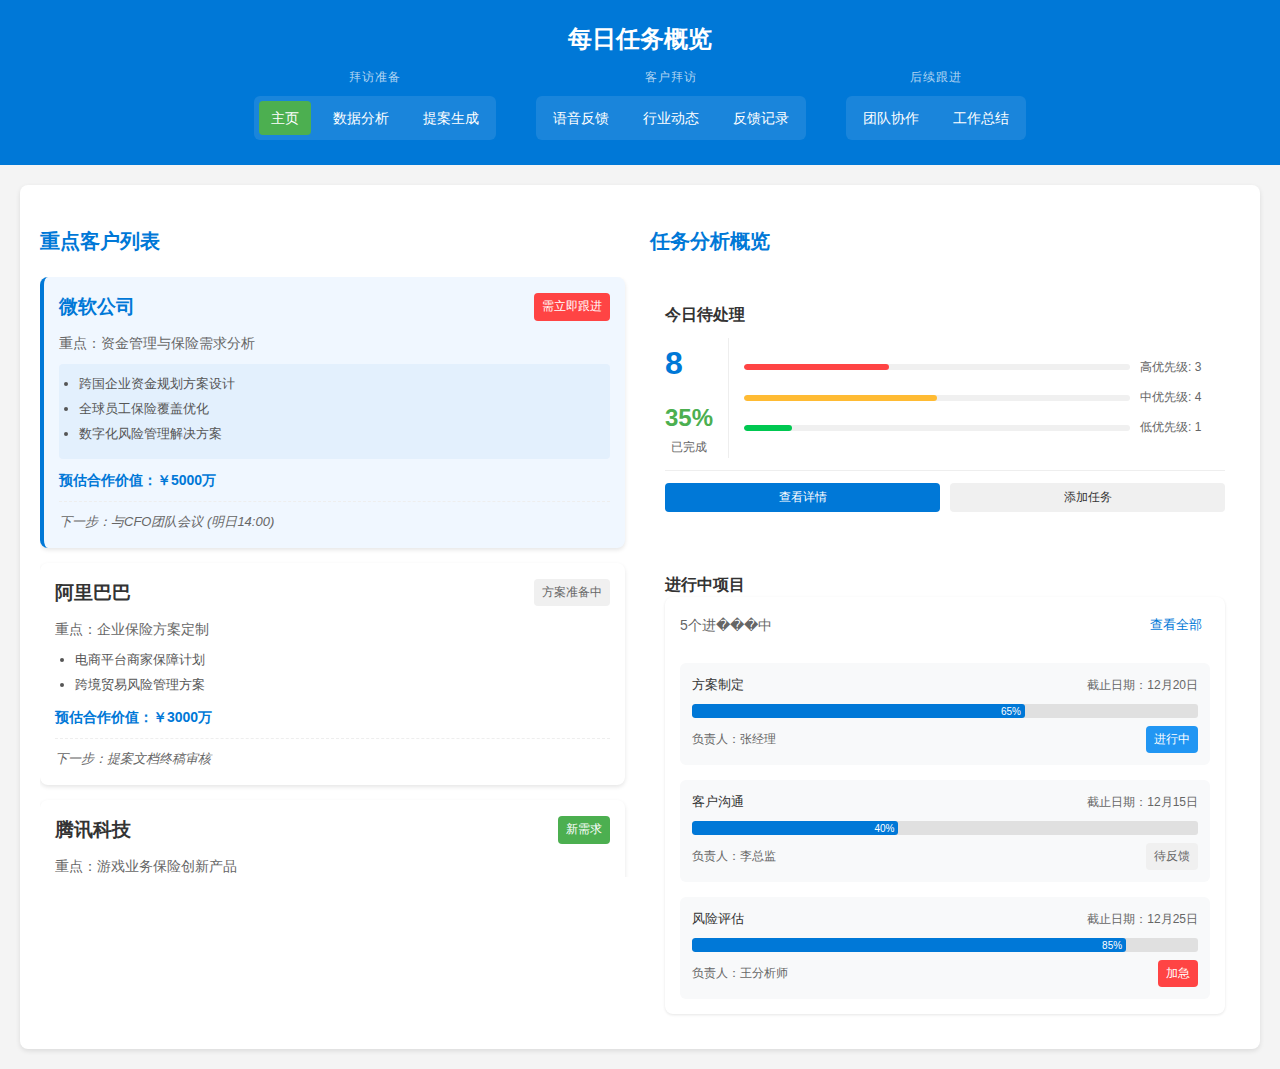
==== prototype/index.html @ 665b3d9a "init" ====
<!DOCTYPE html>
<html lang="zh">
<head>
    <meta charset="UTF-8">
    <meta name="viewport" content="width=device-width, initial-scale=1.0">
    <title>主任务界面</title>
    <link rel="stylesheet" href="styles.css">
</head>
<body>
    <header>
        <h1>每日任务概览</h1>
        <!-- 导航将通过 JS 动态插入 -->
    </header>
    
    <main>
        <div class="dashboard-grid">
            <section class="key-clients">
                <h2>重点客户列表</h2>
                <div class="client-list">
                    <a href="data_analysis.html" class="client-card-link">
                        <div class="client-card highlight">
                            <div class="client-header">
                                <h3>微软公司</h3>
                                <span class="tag urgent">需立即跟进</span>
                            </div>
                            <div class="client-details">
                                <p class="focus-area">重点：资金管理与保险需求分析</p>
                                <ul class="requirements">
                                    <li>跨国企业资金规划方案设计</li>
                                    <li>全球员工保险覆盖优化</li>
                                    <li>数字化风险管理解决方案</li>
                                </ul>
                                <div class="estimated-value">预估合作价值：￥5000万</div>
                                <div class="next-action">下一步：与CFO团队会议 (明日14:00)</div>
                            </div>
                        </div>
                    </a>
                    
                    <div class="client-card highlight">
                        <div class="client-header">
                            <h3>阿里巴巴</h3>
                            <span class="tag pending">方案准备中</span>
                        </div>
                        <div class="client-details">
                            <p class="focus-area">重点：企业保险方案定制</p>
                            <ul class="requirements">
                                <li>电商平台商家保障计划</li>
                                <li>跨境贸易风险管理方案</li>
                            </ul>
                            <div class="estimated-value">预估合作价值：￥3000万</div>
                            <div class="next-action">下一步：提案文档终稿审核</div>
                        </div>
                    </div>

                    <div class="client-card">
                        <div class="client-header">
                            <h3>腾讯科技</h3>
                            <span class="tag new">新需求</span>
                        </div>
                        <div class="client-details">
                            <p class="focus-area">重点：游戏业务保险创新产品</p>
                            <ul class="requirements">
                                <li>虚拟资产保险方案设计</li>
                                <li>游戏用户保障计划</li>
                            </ul>
                            <div class="estimated-value">预估合作价值：￥2800万</div>
                            <div class="next-action">下一步：需求调研会议安排</div>
                        </div>
                    </div>

                    <div class="client-card">
                        <div class="client-header">
                            <h3>比亚迪汽车</h3>
                            <span class="tag progress">合作推进中</span>
                        </div>
                        <div class="client-details">
                            <p class="focus-area">重点：新能源车险创新方案</p>
                            <ul class="requirements">
                                <li>电池组件专项保险</li>
                                <li>海外市场保险支持</li>
                                <li>充电桩设施保障方案</li>
                            </ul>
                            <div class="estimated-value">预估合作价值：￥4200万</div>
                            <div class="next-action">下一步：产品方案研讨会</div>
                        </div>
                    </div>

                    <div class="client-card">
                        <div class="client-header">
                            <h3>小米科技</h3>
                            <span class="tag follow">持续跟进</span>
                        </div>
                        <div class="client-details">
                            <p class="focus-area">重点：IoT设备保险服务</p>
                            <ul class="requirements">
                                <li>智能家居设备保障方案</li>
                                <li>产品质保服务升级</li>
                            </ul>
                            <div class="estimated-value">预估合作价值：￥2500万</div>
                            <div class="next-action">下一步：方案优化讨论</div>
                        </div>
                    </div>
                </div>
            </section>

            <section class="task-analysis">
                <h2>任务分析概览</h2>
                <div class="analysis-grid vertical">
                    <div class="analysis-card">
                        <h4>今日待处理</h4>
                        <div class="task-overview-grid">
                            <div class="stat-column">
                                <div class="stat">
                                    <span class="number">8</span>
                                </div>
                                <div class="completion-rate">
                                    <span class="percent">35%</span>
                                    <span class="label">已完成</span>
                                </div>
                            </div>
                            <div class="priority-column">
                                <div class="priority-distribution">
                                    <div class="priority-item">
                                        <div class="priority-bar">
                                            <div class="priority-progress high" style="width: 37.5%"></div>
                                        </div>
                                        <span class="priority-label">高优先级: 3</span>
                                    </div>
                                    <div class="priority-item">
                                        <div class="priority-bar">
                                            <div class="priority-progress medium" style="width: 50%"></div>
                                        </div>
                                        <span class="priority-label">中优先级: 4</span>
                                    </div>
                                    <div class="priority-item">
                                        <div class="priority-bar">
                                            <div class="priority-progress low" style="width: 12.5%"></div>
                                        </div>
                                        <span class="priority-label">低优先级: 1</span>
                                    </div>
                                </div>
                            </div>
                        </div>
                        <div class="quick-actions">
                            <button class="action-btn">查看详情</button>
                            <button class="action-btn secondary">添加任务</button>
                        </div>
                    </div>
                    
                    <div class="analysis-card">
                        <h4>进行中项目</h4>
                        <div class="progress-stats">
                            <div class="project-header">
                                <span class="project-count">5个进���中</span>
                                <button class="view-all">查看全部</button>
                            </div>
                            
                            <div class="project-items">
                                <div class="progress-item">
                                    <div class="project-info">
                                        <span class="project-name">方案制定</span>
                                        <span class="project-meta">截止日期：12月20日</span>
                                    </div>
                                    <div class="progress-bar">
                                        <div class="progress" style="width: 65%">65%</div>
                                    </div>
                                    <div class="project-details">
                                        <span class="owner">负责人：张经理</span>
                                        <span class="tag in-progress">进行中</span>
                                    </div>
                                </div>
                                
                                <div class="progress-item">
                                    <div class="project-info">
                                        <span class="project-name">客户沟通</span>
                                        <span class="project-meta">截止日期：12月15日</span>
                                    </div>
                                    <div class="progress-bar">
                                        <div class="progress" style="width: 40%">40%</div>
                                    </div>
                                    <div class="project-details">
                                        <span class="owner">负责人：李总监</span>
                                        <span class="tag pending">待反馈</span>
                                    </div>
                                </div>
                                
                                <div class="progress-item">
                                    <div class="project-info">
                                        <span class="project-name">风险评估</span>
                                        <span class="project-meta">截止日期：12月25日</span>
                                    </div>
                                    <div class="progress-bar">
                                        <div class="progress" style="width: 85%">85%</div>
                                    </div>
                                    <div class="project-details">
                                        <span class="owner">负责人：王分析师</span>
                                        <span class="tag urgent">加急</span>
                                    </div>
                                </div>
                            </div>
                        </div>
                    </div>
                </div>
            </section>
        </div>
    </main>

    <script src="js/navigation.js"></script>
    <script>
        // 其他页面特定的 JavaScript
    </script>
</body>
</html>
---- prototype/styles.css ----
/* Reset some default styles */
body, h1, h2, h3, h4,p, a, button {
  margin: 0;
  padding: 0;
  font-family: Arial, sans-serif;
  box-sizing: border-box;
}

/* General styles for body */
body {
  margin: 0;
  padding: 0;
  line-height: 1.6;
  background-color: #f4f4f4;
  color: #333;
}

/* Header and Navigation styles */
header {
  background-color: #0078d7;
  color: #fff;
  padding: 20px 10px 25px;
  text-align: center;
  position: sticky;
  top: 0;
  z-index: 1000;
}

header h1 {
  font-size: 24px;
  margin-bottom: 10px;
}

nav {
  margin-top: 10px;
  display: flex;
  justify-content: center;
  gap: 40px;
  flex-wrap: wrap;
}

.nav-group {
  display: flex;
  flex-direction: column;
  align-items: center;
  gap: 8px;
}

.group-label {
  font-size: 12px;
  color: rgba(255, 255, 255, 0.7);
  text-transform: uppercase;
  letter-spacing: 1px;
}

.nav-links {
  display: flex;
  gap: 10px;
  background: rgba(255, 255, 255, 0.1);
  padding: 5px;
  border-radius: 6px;
}

.nav-links a {
  text-decoration: none;
  color: #fff;
  padding: 6px 12px;
  border-radius: 4px;
  transition: all 0.3s ease;
  font-size: 14px;
}

.nav-links a:hover {
  background: rgba(255, 255, 255, 0.2);
}

.nav-links a.active {
  background: #4CAF50;
  color: white;
}

/* Main content styles */
main {
  padding: 20px;
  max-width: 1200px;
  margin: 20px auto;
  background-color: #fff;
  box-shadow: 0 2px 5px rgba(0, 0, 0, 0.1);
  border-radius: 8px;
}

main h2 {
  font-size: 20px;
  margin-bottom: 20px;
  color: #0078d7;
}
/* Form Styles */
form { 
  padding: 10px 5px;
  background-color: #f9f9f9; 
  border-radius: 8px;
  box-shadow: 0 2px 5px rgba(0, 0, 0, 0.1);
}

form label {
  font-size: 14px;
  font-weight: bold;
  color: #333;
  display: block;
  margin-bottom: 5px;
}

form textarea, form input[type="text"] {
  width: 100%;
  padding: 10px;
  margin-bottom: 15px;
  border: 1px solid #ccc;
  border-radius: 5px;
  font-size: 14px;
  box-sizing: border-box;
  transition: border-color 0.3s ease, box-shadow 0.3s ease;
}

form textarea:focus, form input[type="text"]:focus {
  border-color: #0078d7;
  box-shadow: 0 0 5px rgba(0, 120, 215, 0.3);
  outline: none;
}

form button {
  background-color: #0078d7;
  color: #fff;
  border: none;
  padding: 10px 20px;
  font-size: 14px;
  border-radius: 5px;
  cursor: pointer;
  transition: background-color 0.3s ease;
}

form button:hover {
  background-color: #0056a3;
}

/* Button styles */
button {
  display: inline-block;
  background-color: #0078d7;
  color: #fff;
  border: none;
  padding: 10px 20px;
  font-size: 14px;
  border-radius: 5px;
  cursor: pointer;
  transition: background-color 0.3s ease;
}

button:hover {
  background-color: #0056a3;
}

/* Footer styles */
footer {
  background-color: #333;
  color: #fff;
  text-align: center;
  padding: 10px 0;
  margin-top: 20px;
}

footer p {
  font-size: 12px;
}

/* 仪表板网格布局 */
.dashboard-grid {
    display: grid;
    grid-template-columns: 1fr 1fr;
    gap: 20px;
    margin-top: 20px;
}

/* 重点客户列表样式 */
.client-list {
    display: flex;
    flex-direction: column;
    gap: 15px;
    max-height: 600px;
    overflow-y: auto;
    padding-right: 5px;
}

.client-card {
    background: white;
    padding: 15px;
    border-radius: 8px;
    box-shadow: 0 2px 4px rgba(0,0,0,0.1);
    transition: transform 0.2s ease, box-shadow 0.2s ease;
}

.client-card:hover {
    transform: translateY(-2px);
    box-shadow: 0 4px 8px rgba(0,0,0,0.1);
}

.client-card.highlight {
    border: none;
    background: white;
}

.client-header {
    display: flex;
    justify-content: space-between;
    align-items: center;
    margin-bottom: 10px;
}

.status {
    padding: 4px 8px;
    border-radius: 4px;
    font-size: 12px;
    font-weight: normal;
}

.status.in-progress {
    background: #2196F3;
    color: white;
}

.status.pending {
    background: #f0f0f0;
    color: #666;
}

.status.urgent {
    background: #ff4444;
    color: white;
}

.client-details {
    font-size: 14px;
}

.focus-area {
    color: #666;
    margin-bottom: 8px;
}

.requirements {
    margin: 10px 0;
    padding-left: 20px;
}

.requirements li {
    margin-bottom: 4px;
    color: #555;
    font-size: 13px;
}

.estimated-value {
    color: #0078d7;
    font-weight: bold;
    margin-top: 8px;
}

/* 任务分析概览样式 */
.analysis-grid {
    display: grid;
    gap: 15px;
}

.analysis-grid.vertical {
    grid-template-columns: 1fr;
}

.analysis-card {
    padding: 15px;
}

.stat {
    margin: 0 0 10px 0;
}

.stat .number {
    font-size: 32px;
    font-weight: bold;
    color: #0078d7;
}

.stat .label {
    font-size: 14px;
    color: #666;
}

.priority-distribution {
    display: flex;
    flex-direction: column;
    gap: 5px;
    font-size: 13px;
}

.priority-distribution .high {
    color: #ff4444;
}

.priority-distribution .medium {
    color: #ffbb33;
}

.priority-distribution .low {
    color: #00C851;
}

.progress-stats {
    display: flex;
    flex-direction: column;
    gap: 10px;
}

.progress-item {
    font-size: 13px;
}

.progress-bar {
    height: 8px;
    background: #f0f0f0;
    border-radius: 4px;
    margin-top: 5px;
}

.progress {
    height: 100%;
    background: #0078d7;
    border-radius: 4px;
    text-align: right;
    font-size: 10px;
    color: white;
    padding-right: 4px;
}

/* 任务概览网格布局 */
.task-overview-grid {
    display: grid;
    grid-template-columns: auto 1fr;
    gap: 15px;
    margin: 10px 0;
    min-height: 120px;
}

/* 统计列样式 */
.stat-column {
    border-right: 1px solid #eee;
    padding-right: 15px;
    display: flex;
    flex-direction: column;
    justify-content: center;
}

.completion-rate {
    text-align: center;
}

.completion-rate .percent {
    font-size: 24px;
    font-weight: bold;
    color: #4CAF50;
}

.completion-rate .label {
    display: block;
    font-size: 12px;
    color: #666;
}

/* 优先级分布样式 */
.priority-column {
    flex-grow: 1;
    display: flex;
    align-items: center;
}

.priority-distribution {
    width: 100%;
}

.priority-item {
    display: flex;
    align-items: center;
    gap: 10px;
    margin-bottom: 6px;
}

.priority-item:last-child {
    margin-bottom: 0;
}

.priority-bar {
    flex-grow: 1;
    height: 6px;
    background: #f0f0f0;
    border-radius: 3px;
    overflow: hidden;
}

.priority-progress {
    height: 100%;
    border-radius: 3px;
}

.priority-progress.high {
    background: #ff4444;
}

.priority-progress.medium {
    background: #ffbb33;
}

.priority-progress.low {
    background: #00C851;
}

.priority-label {
    font-size: 12px;
    min-width: 85px;
    color: #666;
}

/* 快捷操作按 */
.quick-actions {
    display: flex;
    gap: 10px;
    margin-top: 12px;
    padding-top: 12px;
    border-top: 1px solid #eee;
}

.action-btn {
    flex: 1;
    padding: 6px 12px;
    font-size: 12px;
    border-radius: 4px;
    cursor: pointer;
    transition: all 0.2s ease;
}

.action-btn.secondary {
    background: #f0f0f0;
    color: #333;
}

.action-btn.secondary:hover {
    background: #e0e0e0;
}

/* 新增状态样式 */
.status.new {
    background: #4CAF50;
    color: white;
}

.status.progress {
    background: #2196F3;
    color: white;
}

.status.follow {
    background: #9C27B0;
    color: white;
}

/* 需求列表样式优化 */
.requirements {
    margin: 10px 0;
    padding-left: 20px;
}

.requirements li {
    margin-bottom: 4px;
    color: #555;
    font-size: 13px;
}

/* 下一步行动样式 */
.next-action {
    margin-top: 10px;
    padding-top: 10px;
    border-top: 1px dashed #eee;
    color: #666;
    font-size: 13px;
    font-style: italic;
}

/* 滚动条美化 */
.client-list::-webkit-scrollbar {
    width: 6px;
}

.client-list::-webkit-scrollbar-track {
    background: #f1f1f1;
    border-radius: 3px;
}

.client-list::-webkit-scrollbar-thumb {
    background: #888;
    border-radius: 3px;
}

.client-list::-webkit-scrollbar-thumb:hover {
    background: #555;
}

/* 为微软公司卡片添特殊样式 */
.client-card:first-child {
    border-left: 4px solid #0078d7;
    background: #f0f7ff;
    position: relative;
}

.client-card:first-child .client-header h3 {
    color: #0078d7;
    font-weight: bold;
}

.client-card:first-child .requirements {
    background: rgba(0, 120, 215, 0.05);
    padding: 10px 20px;
    border-radius: 4px;
}

/* 数据分析页面样式 */
.company-header {
    display: flex;
    align-items: center;
    gap: 20px;
    margin-bottom: 30px;
    position: relative;
}

.company-logo {
    width: 60px;
    height: 60px;
    object-fit: contain;
}

.copilot-insight {
    background: #f0f7ff;
    border-left: 4px solid #0078d7;
    padding: 20px;
    margin-bottom: 30px;
    display: flex;
    gap: 20px;
    border-radius: 8px;
}

.insight-content {
    flex: 1;
}

.insight-summary {
    color: #333;
    font-size: 15px;
    margin-bottom: 15px;
}

.insight-details {
    display: flex;
    gap: 20px;
    margin: 15px 0;
}

.insight-point {
    flex: 1;
    background: white;
    padding: 15px;
    border-radius: 6px;
    box-shadow: 0 1px 3px rgba(0,0,0,0.1);
}

.insight-point h4 {
    color: #0078d7;
    margin-bottom: 8px;
    display: flex;
    align-items: center;
    gap: 5px;
}

.insight-point p {
    color: #555;
    font-size: 14px;
    line-height: 1.5;
}

.insight-conclusion {
    margin-top: 15px;
    padding-top: 15px;
    border-top: 1px solid #e0e0e0;
    color: #333;
    font-size: 14px;
}

.insight-conclusion strong {
    color: #0078d7;
}

.ai-icon {
    font-size: 24px;
}

.analysis-grid {
    display: grid;
    grid-template-columns: repeat(2, 1fr);
    gap: 30px;
    margin-top: 30px;
}

.timeline {
    display: flex;
    flex-direction: column;
    gap: 20px;
}

.timeline-item {
    display: flex;
    gap: 20px;
    padding: 15px;
    background: #fff;
    border-radius: 8px;
    box-shadow: 0 2px 4px rgba(0,0,0,0.1);
}

.timeline-item .date {
    font-weight: bold;
    color: #0078d7;
    min-width: 60px;
}

.data-charts {
    display: flex;
    flex-direction: column;
    gap: 20px;
}

.chart {
    background: white;
    padding: 20px;
    border-radius: 8px;
    box-shadow: 0 2px 4px rgba(0,0,0,0.1);
}

.chart-container {
    height: 300px;
    margin-top: 15px;
    background: #f9f9f9;
    border-radius: 4px;
}

.suggestion-cards {
    display: grid;
    grid-template-columns: 1fr 1fr;
    gap: 20px;
}

.suggestion-card {
    background: white;
    padding: 20px;
    border-radius: 8px;
    box-shadow: 0 2px 4px rgba(0,0,0,0.1);
}

.suggestion-card h4 {
    color: #0078d7;
    margin-bottom: 15px;
}

.suggestion-card ul {
    padding-left: 20px;
}

.suggestion-card li {
    margin-bottom: 8px;
    color: #555;
}

/* 更新财务数据分析样式 */
.financial-metrics {
    display: flex;
    gap: 20px;
}

.metric-card {
    flex: 1;
    background: white;
    padding: 20px;
    border-radius: 8px;
    box-shadow: 0 2px 4px rgba(0,0,0,0.1);
}

.metrics-grid {
    display: grid;
    grid-template-columns: repeat(2, 1fr);
    gap: 20px;
    margin-top: 15px;
}

.metric-item {
    display: flex;
    flex-direction: column;
    padding: 15px;
    background: #f8f9fa;
    border-radius: 6px;
}

.metric-header {
    display: flex;
    justify-content: space-between;
    align-items: center;
    margin-bottom: 5px;
}

.metric-label {
    font-size: 14px;
    color: #666;
    display: flex;
    align-items: center;
    gap: 5px;
}

.metric-value {
    font-size: 20px;
    font-weight: bold;
    color: #0078d7;
}

.metric-change {
    font-size: 13px;
    padding: 2px 6px;
    border-radius: 4px;
    background: rgba(255, 68, 68, 0.1);
}

.metric-change.up {
    color: #ff4444;
}

.metric-change.down {
    color: #00C851;
    background: rgba(0, 200, 81, 0.1);
}

/* 业部门分布样式 */
.business-distribution {
    display: flex;
    flex-direction: column;
    gap: 20px;
    margin-top: 20px;
}

.business-item {
    display: flex;
    flex-direction: column;
    gap: 8px;
}

.business-bar {
    height: 8px;
    background: #f0f0f0;
    border-radius: 4px;
    overflow: hidden;
}

.business-progress {
    height: 100%;
    border-radius: 4px;
    transition: width 0.3s ease;
}

.business-progress.azure {
    background: #0078d7;
}

.business-progress.productivity {
    background: #00a650;
}

.business-progress.more {
    background: #ff8c00;
}

.business-info {
    display: flex;
    justify-content: space-between;
    align-items: center;
    font-size: 14px;
}

.business-name {
    color: #666;
}

.business-value {
    font-weight: bold;
    color: #333;
}

.chart-legend {
    display: flex;
    flex-wrap: wrap;
    gap: 15px;
    margin-top: 15px;
    padding: 10px;
    background: #f8f9fa;
    border-radius: 6px;
}

.legend-item {
    display: flex;
    align-items: center;
    gap: 8px;
    font-size: 14px;
    color: #555;
}

.color-dot {
    width: 12px;
    height: 12px;
    border-radius: 50%;
}

.color-dot.azure {
    background: #0078d7;
}

.color-dot.productivity {
    background: #00a650;
}

.color-dot.more {
    background: #ff8c00;
}

/* 分析按钮样式更新 */
.analyze-btn {
    position: absolute;
    right: 0;
    display: flex;
    align-items: center;
    gap: 8px;
    background-color: #0078d7;
    color: white;
    border: none;
    padding: 8px 20px;
    border-radius: 4px;
    cursor: pointer;
    transition: all 0.3s ease;
    min-width: 100px;
    justify-content: center;
}

.analyze-btn:hover {
    background-color: #0056a3;
    transform: translateY(-1px);
    box-shadow: 0 2px 5px rgba(0,0,0,0.2);
}

.analyze-btn:disabled {
    opacity: 1;
    cursor: not-allowed;
}

/* 新的loading动画样式 */
.loading-effect {
    width: 24px;
    height: 24px;
}

.analyze-loading {
    width: 24px;
    height: 24px;
    animation: rotate 2s linear infinite;
}

.loading-circle {
    fill: none;
    stroke: #ffffff;
    stroke-width: 2;
    stroke-dasharray: 64;
    stroke-dashoffset: 64;
    animation: dash 1.5s ease-in-out infinite;
}

@keyframes rotate {
    100% {
        transform: rotate(360deg);
    }
}

@keyframes dash {
    0% {
        stroke-dashoffset: 64;
    }
    50% {
        stroke-dashoffset: 32;
    }
    100% {
        stroke-dashoffset: 64;
    }
}

/* 按钮文字过渡效果 */
.btn-text {
    display: flex;
    align-items: center;
    gap: 5px;
    transition: opacity 0.3s ease;
}

/* 隐藏元素 */
.hidden {
    display: none !important;
}

/* 确保容区域有足够空间显示动画 */
main {
    min-height: 600px;
}

/* 提案页面样式 */
.proposal-header {
    display: flex;
    justify-content: space-between;
    align-items: center;
    margin-bottom: 30px;
    padding-bottom: 20px;
    border-bottom: 1px solid #eee;
}

.proposal-title {
    display: flex;
    align-items: center;
    gap: 15px;
}

.proposal-status {
    padding: 4px 12px;
    background: #f0f7ff;
    color: #0078d7;
    border-radius: 4px;
    font-size: 14px;
}

.proposal-actions {
    display: flex;
    gap: 10px;
}

.proposal-section {
    margin-bottom: 40px;
}

.proposal-section h3 {
    color: #0078d7;
    margin-bottom: 20px;
}

.section-desc {
    color: #666;
    margin-bottom: 20px;
}

.solution-cards {
    display: grid;
    grid-template-columns: repeat(2, 1fr);
    gap: 20px;
    margin-top: 20px;
}

.solution-card {
    background: white;
    padding: 20px;
    border-radius: 8px;
    box-shadow: 0 2px 4px rgba(0,0,0,0.1);
}

.solution-card h4 {
    color: #0078d7;
    margin-bottom: 15px;
}

.solution-details {
    display: flex;
    flex-direction: column;
    gap: 10px;
}

.detail-item {
    display: flex;
    justify-content: space-between;
    padding: 8px 0;
    border-bottom: 1px dashed #eee;
}

.detail-item .label {
    color: #666;
}

.detail-item .value {
    font-weight: bold;
    color: #333;
}

.data-support {
    display: grid;
    grid-template-columns: repeat(2, 1fr);
    gap: 20px;
}

.data-point {
    background: #f8f9fa;
    padding: 15px;
    border-radius: 6px;
}

.point-header {
    display: flex;
    justify-content: space-between;
    align-items: center;
    margin-bottom: 10px;
}

.point-value.up {
    color: #ff4444;
    background: rgba(255, 68, 68, 0.1);
    padding: 2px 8px;
    border-radius: 4px;
}

.point-desc {
    color: #666;
    font-size: 14px;
}

.benefit-grid {
    display: grid;
    grid-template-columns: repeat(2, 1fr);
    gap: 20px;
}

.benefit-item {
    background: white;
    padding: 20px;
    border-radius: 8px;
    box-shadow: 0 2px 4px rgba(0,0,0,0.1);
}

.benefit-item h4 {
    color: #0078d7;
    margin-bottom: 10px;
}

.benefit-item .amount {
    font-size: 24px;
    font-weight: bold;
    color: #00a650;
    margin-bottom: 15px;
}

.benefit-details {
    list-style: none;
    padding: 0;
}

.benefit-details li {
    color: #666;
    margin-bottom: 8px;
    padding-left: 15px;
    position: relative;
}

.benefit-details li:before {
    content: "•";
    color: #0078d7;
    position: absolute;
    left: 0;
}

.timeline-steps {
    display: flex;
    flex-direction: column;
    gap: 20px;
}

.step {
    display: flex;
    gap: 20px;
    padding: 15px;
    background: #f8f9fa;
    border-radius: 8px;
}

.step-date {
    min-width: 100px;
    font-weight: bold;
    color: #0078d7;
}

.step-content h4 {
    margin-bottom: 5px;
    color: #333;
}

.step-content p {
    color: #666;
    font-size: 14px;
}

/* 语音反馈页面样式 */
.meeting-header {
    display: flex;
    justify-content: space-between;
    align-items: center;
    margin-bottom: 20px;
}

.meeting-info {
    display: flex;
    align-items: center;
    gap: 15px;
}

.meeting-status {
    padding: 4px 12px;
    background: #4CAF50;
    color: white;
    border-radius: 4px;
    font-size: 14px;
}

.record-btn {
    display: flex;
    align-items: center;
    gap: 8px;
    background-color: #4CAF50;
    color: white;
    border: none;
    padding: 10px 20px;
    border-radius: 4px;
    cursor: pointer;
    transition: all 0.3s ease;
    min-width: 120px;
    justify-content: center;
}

.record-btn.recording {
    background-color: #ff4444;
    animation: pulse 2s infinite;
}

.record-btn:hover {
    transform: translateY(-1px);
    box-shadow: 0 2px 5px rgba(0,0,0,0.2);
}

.record-icon {
    font-size: 16px;
    transition: transform 0.3s ease;
}

.record-btn.recording .record-icon {
    animation: wave 1s infinite;
}

/* 录音中的动画果 */
@keyframes pulse {
    0% {
        box-shadow: 0 0 0 0 rgba(255, 68, 68, 0.4);
    }
    70% {
        box-shadow: 0 0 0 10px rgba(255, 68, 68, 0);
    }
    100% {
        box-shadow: 0 0 0 0 rgba(255, 68, 68, 0);
    }
}

@keyframes wave {
    0%, 100% {
        transform: scale(1);
    }
    50% {
        transform: scale(1.2);
    }
}

.conversation-container {
    background: #f8f9fa;
    border-radius: 8px;
    padding: 20px;
    margin-bottom: 20px;
    height: 400px;
    overflow-y: auto;
}

.conversation-flow {
    display: flex;
    flex-direction: column;
    gap: 20px;
}

.message {
    max-width: 80%;
    padding: 15px;
    border-radius: 8px;
    background: white;
    box-shadow: 0 1px 3px rgba(0,0,0,0.1);
}

.message.client {
    align-self: flex-start;
    background: #f0f7ff;
}

.message.self {
    align-self: flex-end;
    background: #e3f2fd;
}

.message-header {
    display: flex;
    justify-content: space-between;
    margin-bottom: 8px;
    font-size: 14px;
    color: #666;
}

.copilot-suggestion {
    max-width: 80%;
    align-self: flex-start;
    padding: 15px;
    border-radius: 8px;
    background: #f0f7ff;
    border-left: 4px solid #0078d7;
    margin: 10px 0;
}

.suggestion-header {
    display: flex;
    align-items: center;
    gap: 8px;
    margin-bottom: 10px;
    color: #0078d7;
    font-weight: bold;
}

.suggestion-content ul {
    margin-top: 10px;
    padding-left: 20px;
}

.suggestion-content li {
    margin-bottom: 8px;
    color: #555;
}

.voice-controls {
    display: flex;
    align-items: center;
    gap: 20px;
    padding: 15px;
    background: #f8f9fa;
    border-radius: 8px;
}

.control-btn {
    display: flex;
    align-items: center;
    gap: 5px;
    padding: 8px 15px;
    border: none;
    border-radius: 4px;
    cursor: pointer;
    background: #0078d7;
    color: white;
}

.control-btn.pause {
    background: #666;
}

.control-btn.save {
    background: #4CAF50;
}

.audio-progress {
    flex: 1;
    display: flex;
    flex-direction: column;
    gap: 5px;
}

.progress-bar {
    height: 14px;
    background: #ddd;
    border-radius: 2px;
    overflow: hidden;
}

.progress {
    height: 100%;
    background: #0078d7;
    transition: width 0.3s ease;
}

.time-stamp {
    font-size: 12px;
    color: #666;
    align-self: flex-end;
}

/* 添加高亮消息样式 */
.message.highlight {
    background: #fff3e0;
    border-left: 4px solid #ff9800;
    position: relative;
}

.message.highlight::before {
    content: "❗ 需求重点";
    position: absolute;
    top: -10px;
    right: 10px;
    background: #ff9800;
    color: white;
    padding: 2px 8px;
    border-radius: 4px;
    font-size: 12px;
}

/* 客户反馈记录页面样式 */
.feedback-header {
    display: flex;
    justify-content: space-between;
    align-items: center;
    margin-bottom: 30px;
}

.client-info {
    display: flex;
    flex-direction: column;
    gap: 5px;
}

.meeting-info {
    font-size: 14px;
    color: #666;
}

.sync-btn {
    display: flex;
    align-items: center;
    gap: 8px;
    background: #0078d7;
    color: white;
    border: none;
    padding: 10px 20px;
    border-radius: 4px;
    cursor: pointer;
    transition: all 0.3s ease;
}

.sync-btn:hover {
    background: #0056a3;
    transform: translateY(-1px);
}

.feedback-content {
    display: grid;
    grid-template-columns: 1fr 1fr;
    gap: 30px;
}

.key-points {
    display: flex;
    flex-direction: column;
    gap: 15px;
}

.point-card {
    background: white;
    padding: 15px;
    border-radius: 8px;
    box-shadow: 0 2px 4px rgba(0,0,0,0.1);
}

.point-card.highlight {
    background: #fff3e0;
    border-left: 4px solid #ff9800;
}

.point-header {
    display: flex;
    justify-content: space-between;
    margin-bottom: 10px;
}

.point-type {
    font-weight: bold;
    color: #0078d7;
}

.time {
    color: #666;
    font-size: 14px;
}

.point-tags {
    display: flex;
    gap: 8px;
    margin-top: 10px;
}

.tag {
    padding: 4px 8px;
    border-radius: 4px;
    font-size: 12px;
    font-weight: normal;
}

.tag.urgent {
    background: #ff4444;
    color: white;
}

.tag.pending {
    background: #f0f0f0;
    color: #666;
}

.tag.new {
    background: #4CAF50;
    color: white;
}

.tag.progress {
    background: #2196F3;
    color: white;
}

.tag.follow {
    background: #9C27B0;
    color: white;
}

.tag.in-progress {
    background: #2196F3;
    color: white;
}

.tag.type {
    background: #f0f0f0;
    color: #666;
}

.task-list {
    display: flex;
    flex-direction: column;
    gap: 15px;
}

.task-card {
    background: white;
    padding: 15px;
    border-radius: 8px;
    box-shadow: 0 2px 4px rgba(0,0,0,0.1);
}

.task-card.urgent {
    border-left: 4px solid #ff4444;
}

.task-header {
    display: flex;
    justify-content: space-between;
    align-items: center;
    margin-bottom: 10px;
}

.task-header h4 {
    color: #0078d7;
}

.status {
    padding: 4px 8px;
    border-radius: 4px;
    font-size: 12px;
    font-weight: normal;
}

.task-details {
    color: #555;
    font-size: 14px;
}

.task-meta {
    display: flex;
    justify-content: flex-start;
    align-items: center;
    gap: 20px;
    margin-top: 10px;
    font-size: 12px;
    color: #666;
}

/* 任务片状态样式更新 */
.status.pending {
    background: #f0f0f0;
    color: #666;
}

.status.assigned {
    background: #4CAF50;
    color: white;
}

/* 已分配任务卡片样式 */
.task-card.assigned {
    border-left: 4px solid #4CAF50;
}

/* 任务负责人样式 */
.assignee {
    display: flex;
    align-items: center;
    gap: 8px;
}

.avatar {
    width: 24px;
    height: 24px;
    border-radius: 50%;
    object-fit: cover;
    border: 2px solid #fff;
    box-shadow: 0 2px 4px rgba(0,0,0,0.1);
}

.assignee .name {
    font-size: 13px;
    color: #333;
    font-weight: 500;
}

/* AI生成标识式 */
.ai-generated {
    display: none;
}

.ai-badge {
    display: flex;
    align-items: center;
    gap: 6px;
    padding: 4px 10px;
    background: #f0f7ff;
    border: 1px solid #0078d7;
    border-radius: 4px;
    font-size: 12px;
    color: #0078d7;
}

.ai-icon {
    font-size: 14px;
}

/* 更新头像样式 */
.assignee {
    display: flex;
    align-items: center;
    gap: 8px;
}

.avatar-emoji {
    font-size: 20px;
    width: 24px;
    height: 24px;
    display: flex;
    align-items: center;
    justify-content: center;
    background: #f0f7ff;
    border-radius: 50%;
    border: 2px solid #fff;
    box-shadow: 0 2px 4px rgba(0,0,0,0.1);
}

.assignee .name {
    font-size: 13px;
    color: #333;
    font-weight: 500;
}

/* 更新反馈页面头部样式 */
.meeting-meta {
    display: flex;
    align-items: center;
    gap: 20px;
    margin-top: 5px;
}

.meeting-info, .meeting-time, .recording-info {
    font-size: 14px;
    color: #666;
    display: flex;
    align-items: center;
    gap: 5px;
}

.play-btn {
    display: flex;
    align-items: center;
    gap: 8px;
    background: #4CAF50;
    color: white;
    border: none;
    padding: 10px 20px;
    border-radius: 4px;
    cursor: pointer;
    transition: all 0.3s ease;
}

.play-btn:hover {
    background: #388E3C;
    transform: translateY(-1px);
}

/* 更新区域标题样式 */
.section-header {
    display: flex;
    align-items: center;
    justify-content: space-between;
    margin-bottom: 15px;
}

.ai-tag {
    font-size: 12px;
    color: #0078d7;
    background: #f0f7ff;
    padding: 4px 10px;
    border-radius: 4px;
    display: flex;
    align-items: center;
    gap: 4px;
}

/* 手动录入区域样式 */
.manual-input {
    margin-top: 40px;
    padding-top: 30px;
    border-top: 1px solid #eee;
}

.input-cards {
    display: grid;
    grid-template-columns: repeat(2, 1fr);
    gap: 30px;
}

.input-card {
    background: #f8f9fa;
    padding: 20px;
    border-radius: 8px;
    border: 1px dashed #ccc;
    transition: all 0.3s ease;
}

.input-card:hover {
    border-color: #0078d7;
    background: #fff;
}

.card-header {
    display: flex;
    justify-content: space-between;
    align-items: center;
    margin-bottom: 10px;
}

.card-header h3 {
    color: #333;
    font-size: 16px;
    display: flex;
    align-items: center;
    gap: 8px;
}

.card-desc {
    color: #666;
    font-size: 14px;
}

.add-btn {
    display: flex;
    align-items: center;
    gap: 6px;
    padding: 6px 12px;
    background: white;
    border: 1px solid #0078d7;
    color: #0078d7;
    border-radius: 4px;
    cursor: pointer;
    transition: all 0.3s ease;
}

.add-btn:hover {
    background: #0078d7;
    color: white;
    transform: translateY(-1px);
}

.add-btn .icon {
    font-size: 14px;
}

/* 团队协作页面样式 */
.collab-header {
    display: flex;
    justify-content: space-between;
    align-items: center;
    margin-bottom: 30px;
}

.header-actions {
    display: flex;
    gap: 10px;
}

.filter-btn, .add-task-btn {
    display: flex;
    align-items: center;
    gap: 6px;
    padding: 8px 16px;
    border-radius: 4px;
    cursor: pointer;
    transition: all 0.3s ease;
}

.filter-btn {
    background: white;
    border: 1px solid #0078d7;
    color: #0078d7;
}

.add-task-btn {
    background: #0078d7;
    border: none;
    color: white;
}

/* 任务看板样式 */
.task-board {
    display: grid;
    grid-template-columns: repeat(3, 1fr);
    gap: 20px;
    margin-bottom: 30px;
}

.task-column {
    background: #f8f9fa;
    border-radius: 8px;
    padding: 20px;
}

.column-header {
    display: flex;
    justify-content: space-between;
    align-items: center;
    margin-bottom: 20px;
}

.task-count {
    background: #e0e0e0;
    padding: 2px 8px;
    border-radius: 10px;
    font-size: 12px;
    color: #666;
}

.task-list {
    display: flex;
    flex-direction: column;
    gap: 15px;
    min-height: 200px;
}

.task-item {
    background: white;
    border-radius: 8px;
    padding: 15px;
    box-shadow: 0 2px 4px rgba(0,0,0,0.1);
}

.task-item.urgent {
    border-left: 4px solid #ff4444;
}

.task-priority {
    font-size: 12px;
    color: #ff4444;
    margin-bottom: 10px;
}

.task-priority.normal {
    color: #ffbb33;
}

.task-item h4 {
    margin-bottom: 8px;
    color: #333;
}

.task-desc {
    font-size: 14px;
    color: #666;
    margin-bottom: 15px;
}

.task-meta {
    display: flex;
    align-items: center;
    gap: 15px;
    margin-bottom: 15px;
    font-size: 12px;
    color: #666;
}

.task-progress {
    margin-bottom: 15px;
}

.task-actions {
    display: flex;
    gap: 10px;
}

.assign-btn, .comment-btn {
    display: flex;
    align-items: center;
    gap: 5px;
    padding: 6px 12px;
    border-radius: 4px;
    font-size: 12px;
    cursor: pointer;
    transition: all 0.3s ease;
}

.assign-btn {
    background: #4CAF50;
    color: white;
    border: none;
}

.comment-btn {
    background: #f0f0f0;
    color: #666;
    border: none;
}

.empty-message {
    display: flex;
    flex-direction: column;
    align-items: center;
    justify-content: center;
    height: 200px;
    color: #999;
    gap: 10px;
}

.empty-message .icon {
    font-size: 24px;
}

/* 团队成员样式 */
.team-members {
    margin-top: 40px;
}

.members-list {
    display: grid;
    grid-template-columns: repeat(auto-fill, minmax(250px, 1fr));
    gap: 20px;
    margin-top: 20px;
}

.member-card {
    display: flex;
    align-items: center;
    gap: 15px;
    background: white;
    padding: 15px;
    border-radius: 8px;
    box-shadow: 0 2px 4px rgba(0,0,0,0.1);
}

.member-avatar {
    font-size: 24px;
    width: 40px;
    height: 40px;
    display: flex;
    align-items: center;
    justify-content: center;
    background: #f0f7ff;
    border-radius: 50%;
}

.member-info {
    flex: 1;
}

.member-info .name {
    font-weight: 500;
    color: #333;
}

.member-info .role {
    font-size: 12px;
    color: #666;
}

.task-badge {
    padding: 4px 8px;
    border-radius: 4px;
    font-size: 12px;
    background: #f0f0f0;
    color: #666;
}

/* 行业趋势页面样式 */
.trends-header {
    display: flex;
    justify-content: space-between;
    align-items: center;
    margin-bottom: 30px;
}

.update-time {
    font-size: 14px;
    color: #666;
    margin-top: 5px;
}

/* 趋势卡片样式 */
.trend-cards {
    display: grid;
    grid-template-columns: repeat(2, 1fr);
    gap: 20px;
    margin-top: 20px;
}

.trend-card {
    background: white;
    padding: 20px;
    border-radius: 8px;
    box-shadow: 0 2px 4px rgba(0,0,0,0.1);
}

.trend-card.highlight {
    border-left: 4px solid #0078d7;
    background: #f0f7ff;
}

.trend-header {
    display: flex;
    justify-content: space-between;
    align-items: center;
    margin-bottom: 15px;
}

.trend-change {
    padding: 4px 8px;
    border-radius: 4px;
    font-size: 14px;
}

.trend-change.up {
    color: #ff4444;
    background: rgba(255, 68, 68, 0.1);
}

.trend-bar {
    height: 6px;
    background: #f0f0f0;
    border-radius: 3px;
    margin-bottom: 15px;
    overflow: hidden;
}

.trend-bar .progress {
    height: 100%;
    background: #0078d7;
    border-radius: 3px;
}

.trend-insight {
    font-size: 14px;
    color: #666;
}

/* 新闻卡片样式 */
.news-list {
    display: flex;
    flex-direction: column;
    gap: 20px;
    margin-top: 20px;
}

.news-card {
    background: white;
    padding: 20px;
    border-radius: 8px;
    box-shadow: 0 2px 4px rgba(0,0,0,0.1);
}

.news-card.highlight {
    border-left: 4px solid #ff4444;
}

.news-meta {
    display: flex;
    justify-content: space-between;
    margin-bottom: 12px;
}

.news-title {
    display: flex;
    justify-content: space-between;
    align-items: center;
    gap: 15px;
}

.news-title h4 {
    font-size: 18px;
    color: #333;
    margin: 0;
}

.tags {
    display: flex;
    align-items: center;
    gap: 10px;
    flex-shrink: 0;
}

.news-tag {
    padding: 3px 8px;
    border-radius: 4px;
    font-size: 11px;
    font-weight: 500;
    text-transform: uppercase;
}

.news-tag.important {
    background: #ff4444;
    color: white;
}

.news-tag.follow {
    background: #0078d7;
    color: white;
}

.news-time {
    font-size: 11px;
    color: #888;
    white-space: nowrap;
}

/* 调整新闻内容间距 */
.news-card > p {
    font-size: 15px;
    color: #555;
    line-height: 1.5;
    margin-bottom: 12px;
}

.news-impact {
    margin-top: 12px;
    padding-top: 12px;
    border-top: 1px dashed #eee;
    font-size: 13px;
}

.impact-label {
    font-size: 12px;
    color: #0078d7;
    margin-bottom: 4px;
    display: block;
    font-weight: 500;
}

.news-impact p {
    color: #666;
    line-height: 1.4;
}

.news-meta {
    display: flex;
    justify-content: space-between;
    margin-bottom: 12px;
}

.news-tag {
    padding: 2px 8px;
    border-radius: 4px;
    font-size: 11px;
    font-weight: 500;
    background: #ff4444;
    color: white;
    text-transform: uppercase;
}

.news-time {
    font-size: 11px;
    color: #888;
}

/* Copilot洞察样式 */
.insight-card {
    background: #f0f7ff;
    border-left: 4px solid #0078d7;
    padding: 20px;
    border-radius: 8px;
    margin-top: 20px;
}

.insight-header {
    display: flex;
    align-items: center;
    gap: 10px;
    margin-bottom: 15px;
}

.insight-points {
    list-style: none;
    padding: 0;
}

.insight-points li {
    margin-bottom: 15px;
    padding-left: 20px;
    position: relative;
}

.insight-points li:before {
    content: "•";
    color: #0078d7;
    position: absolute;
    left: 0;
}

.insight-points strong {
    color: #0078d7;
    display: block;
    margin-bottom: 5px;
}

/* 动态更新效果样式 */
.update-info {
    display: flex;
    align-items: center;
    gap: 15px;
    margin-top: 5px;
}

.live-indicator {
    display: flex;
    align-items: center;
    gap: 5px;
    color: #4CAF50;
    font-size: 14px;
}

.pulse-dot {
    width: 8px;
    height: 8px;
    background-color: #4CAF50;
    border-radius: 50%;
    animation: pulse 2s infinite;
}

.news-update {
    display: flex;
    align-items: center;
    gap: 5px;
    font-size: 14px;
    color: #666;
}

.update-count {
    background: #ff4444;
    color: white;
    padding: 2px 8px;
    border-radius: 10px;
    font-size: 12px;
}

.new-item {
    animation: slideDown 0.5s ease-out;
}

.fade-in {
    animation: fadeIn 0.5s ease-out;
}

.bounce {
    animation: bounce 0.5s ease;
}

/* 动画效果 */
@keyframes pulse {
    0% {
        transform: scale(0.95);
        box-shadow: 0 0 0 0 rgba(76, 175, 80, 0.4);
    }
    70% {
        transform: scale(1);
        box-shadow: 0 0 0 6px rgba(76, 175, 80, 0);
    }
    100% {
        transform: scale(0.95);
        box-shadow: 0 0 0 0 rgba(76, 175, 80, 0);
    }
}

@keyframes slideDown {
    from {
        transform: translateY(-20px);
        opacity: 0;
    }
    to {
        transform: translateY(0);
        opacity: 1;
    }
}

@keyframes fadeIn {
    from {
        opacity: 0;
    }
    to {
        opacity: 1;
    }
}

@keyframes bounce {
    0%, 100% {
        transform: scale(1);
    }
    50% {
        transform: scale(1.2);
    }
}

/* 更新行业趋势页面布局样式 */
.trends-content {
    display: flex;
    flex-direction: column;
    gap: 20px;
}

.trends-grid {
    display: grid;
    grid-template-columns: 1fr 1fr;
    gap: 20px;
}

.trend-cards {
    display: flex;
    flex-direction: column;
    gap: 15px;
}

.trend-card {
    padding: 15px;
}

.news-card {
    padding: 15px;
    margin-bottom: 15px;
}

.news-card:last-child {
    margin-bottom: 0;
}

.insight-grid {
    display: grid;
    grid-template-columns: repeat(3, 1fr);
    gap: 20px;
    margin-top: 15px;
}

.insight-item {
    background: white;
    padding: 15px;
    border-radius: 6px;
}

.insight-item strong {
    color: #0078d7;
    display: block;
    margin-bottom: 8px;
}

.insight-item p {
    font-size: 13px;
    color: #555;
    line-height: 1.4;
}

/* 调整间距和边距 */
.section-header {
    margin-bottom: 15px;
}

.trend-header {
    margin-bottom: 10px;
}

.news-meta {
    margin-bottom: 8px;
}

.news-impact {
    margin-top: 10px;
    padding-top: 10px;
}

/* 趋势对比样式更新 */
.trend-compare {
    margin: 15px 0;
}

.compare-item {
    display: flex;
    align-items: center;
    gap: 10px;
    margin-bottom: 10px;
}

.compare-label {
    width: 70px;
    font-size: 13px;
    color: #666;
}

.compare-bar {
    flex: 1;
    height: 6px;
    background: #f0f0f0;
    border-radius: 3px;
    overflow: hidden;
}

.compare-bar .progress {
    height: 100%;
    background: #ddd;
    border-radius: 3px;
}

.compare-bar .progress.highlight {
    background: #0078d7;
}

.compare-value {
    width: 40px;
    font-size: 13px;
    color: #333;
    font-weight: 500;
}

.trend-insight {
    margin-top: 12px;
    font-size: 14px;
    color: #666;
}

/* 工作总结页面样式 */
.summary-header {
    display: flex;
    justify-content: space-between;
    align-items: center;
    margin-bottom: 30px;
}

.summary-title {
    display: flex;
    align-items: center;
    gap: 15px;
}

.date {
    font-size: 14px;
    color: #666;
    padding: 4px 12px;
    background: #f0f7ff;
    border-radius: 4px;
}

.upload-btn {
    display: flex;
    align-items: center;
    gap: 8px;
    background: #0078d7;
    color: white;
    border: none;
    padding: 10px 20px;
    border-radius: 4px;
    cursor: pointer;
    transition: all 0.3s ease;
}

.upload-btn:hover {
    background: #0056a3;
    transform: translateY(-1px);
}

.summary-content {
    display: grid;
    grid-template-columns: repeat(2, 1fr);
    gap: 30px;
    margin-bottom: 30px;
}

.summary-card, .plan-card {
    background: white;
    padding: 20px;
    border-radius: 8px;
    box-shadow: 0 2px 4px rgba(0,0,0,0.1);
}

.visit-info {
    display: grid;
    grid-template-columns: repeat(2, 1fr);
    gap: 15px;
    margin-bottom: 20px;
    padding-bottom: 15px;
    border-bottom: 1px solid #eee;
}

.key-points, .progress-info {
    margin-bottom: 20px;
}

.key-points h4, .progress-info h4 {
    color: #0078d7;
    margin-bottom: 10px;
}

.key-points ul, .progress-info ul {
    padding-left: 20px;
}

.key-points li, .progress-info li {
    margin-bottom: 8px;
    color: #555;
}

.priority-tasks {
    margin-bottom: 20px;
}

.priority-tasks h4, .follow-ups h4 {
    color: #0078d7;
    margin-bottom: 10px;
}

.priority-tag {
    background: #ff4444;
    color: white;
    padding: 2px 8px;
    border-radius: 4px;
    font-size: 12px;
    margin-right: 8px;
}

.high-priority {
    color: #ff4444;
}

.dynamics-preview {
    background: #f8f9fa;
    padding: 20px;
    border-radius: 8px;
}

.preview-header {
    display: flex;
    justify-content: space-between;
    align-items: center;
    margin-bottom: 20px;
}

.refresh-btn {
    display: flex;
    align-items: center;
    gap: 5px;
    background: none;
    border: 1px solid #0078d7;
    color: #0078d7;
    padding: 6px 12px;
    border-radius: 4px;
    cursor: pointer;
    transition: all 0.3s ease;
}

.refresh-btn:hover {
    background: #f0f7ff;
}

.preview-content {
    display: grid;
    grid-template-columns: repeat(4, 1fr);
    gap: 20px;
}

.preview-item {
    background: white;
    padding: 15px;
    border-radius: 6px;
    box-shadow: 0 1px 3px rgba(0,0,0,0.1);
}

.item-label {
    display: block;
    font-size: 12px;
    color: #666;
    margin-bottom: 5px;
}

.item-value {
    font-size: 16px;
    color: #333;
    font-weight: 500;
}

/* 更新进行中项目样式 */
.progress-stats {
    background: #fff;
    border-radius: 8px;
    padding: 15px;
}

.project-header {
    display: flex;
    justify-content: space-between;
    align-items: center;
    margin-bottom: 15px;
}

.project-count {
    color: #666;
    font-size: 14px;
}

.view-all {
    background: none;
    border: none;
    color: #0078d7;
    font-size: 13px;
    cursor: pointer;
    padding: 4px 8px;
    border-radius: 4px;
    transition: background-color 0.2s;
}

.view-all:hover {
    background: #f0f7ff;
}

.project-items {
    display: flex;
    flex-direction: column;
    gap: 15px;
}

.progress-item {
    background: #f8f9fa;
    padding: 12px;
    border-radius: 6px;
    transition: transform 0.2s, box-shadow 0.2s;
}

.progress-item:hover {
    transform: translateY(-2px);
    box-shadow: 0 2px 8px rgba(0,0,0,0.1);
}

.project-info {
    display: flex;
    justify-content: space-between;
    align-items: center;
    margin-bottom: 8px;
}

.project-name {
    font-weight: 500;
    color: #333;
}

.project-meta {
    font-size: 12px;
    color: #666;
}

.progress-bar {
    height: 14px;
    background: #e0e0e0;
    border-radius: 3px;
    margin: 8px 0;
    overflow: hidden;
}

.progress {
    height: 100%;
    background: #0078d7;
    border-radius: 3px;
    transition: width 0.3s ease;
    position: relative;
}

.project-details {
    display: flex;
    justify-content: space-between;
    align-items: center;
    margin-top: 8px;
    font-size: 12px;
}

.owner {
    color: #666;
}

.status {
    padding: 4px 8px;
    border-radius: 12px;
    font-size: 11px;
    font-weight: 500;
}

.status.in-progress {
    background: #e3f2fd;
    color: #0078d7;
}

.status.pending {
    background: #fff3e0;
    color: #f57c00;
}

.status.urgent {
    background: #ffebee;
    color: #d32f2f;
}

/* 进度条动画效果 */
.progress-item:hover .progress {
    background: #00a650;
}

/* 添加项目卡片阴影效果 */
.progress-stats {
    box-shadow: 0 1px 3px rgba(0,0,0,0.1);
}

.client-card-link {
    text-decoration: none;
    color: inherit;
    display: block;
    cursor: pointer;
}

.client-card-link:hover .client-card {
    transform: translateY(-2px);
    box-shadow: 0 4px 12px rgba(0, 0, 0, 0.1);
    transition: all 0.3s ease;
}

/* 生成提案区域样式 */
.generate-proposal {
    margin-top: 40px;
    padding-top: 30px;
    border-top: 1px solid #eee;
}

.proposal-action {
    background: #f0f7ff;
    border-radius: 12px;
    padding: 24px;
    display: flex;
    justify-content: space-between;
    align-items: center;
}

.proposal-info h3 {
    color: #0078d7;
    margin-bottom: 8px;
    display: flex;
    align-items: center;
    gap: 8px;
}

.proposal-info p {
    color: #666;
    font-size: 14px;
}

.generate-btn {
    display: flex;
    align-items: center;
    gap: 12px;
    background: #0078d7;
    color: white;
    text-decoration: none;
    padding: 12px 24px;
    border-radius: 8px;
    transition: all 0.3s ease;
}

.generate-btn:hover {
    background: #0056a3;
    transform: translateY(-2px);
    box-shadow: 0 4px 12px rgba(0, 0, 0, 0.1);
}

.btn-icon {
    font-size: 20px;
}

.btn-text {
    font-size: 16px;
    font-weight: 500;
}

.btn-arrow {
    font-size: 20px;
    transition: transform 0.3s ease;
}

.generate-btn:hover .btn-arrow {
    transform: translateX(4px);
}
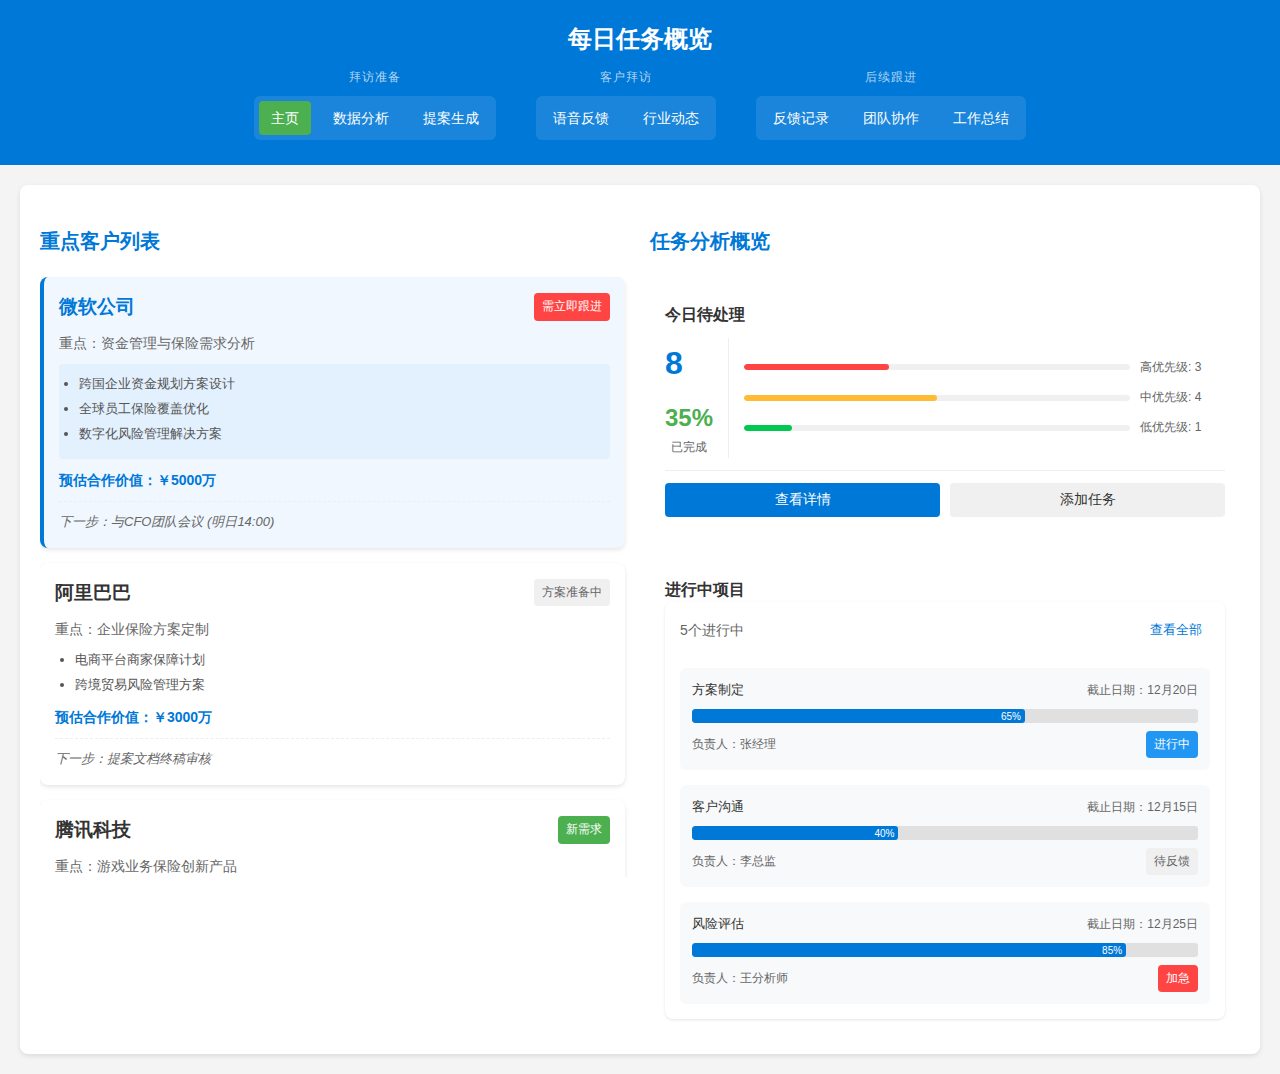
==== commit f6d6faac: "优化样式前" ====
--- a/prototype/index.html
+++ b/prototype/index.html
@@ -151,7 +151,7 @@
                         <h4>进行中项目</h4>
                         <div class="progress-stats">
                             <div class="project-header">
-                                <span class="project-count">5个进���中</span>
+                                <span class="project-count">5个进行中</span>
                                 <button class="view-all">查看全部</button>
                             </div>
                             
--- a/prototype/styles.css
+++ b/prototype/styles.css
@@ -436,11 +436,17 @@
 
 .action-btn {
     flex: 1;
-    padding: 6px 12px;
-    font-size: 12px;
-    border-radius: 4px;
+    font-size: 14px;
     cursor: pointer;
-    transition: all 0.2s ease;
+    background-color: #0078d7;
+    color: white;
+    border: none;
+    padding: 8px 20px;
+    border-radius: 4px;
+    cursor: pointer;
+    transition: all 0.3s ease;
+    min-width: 100px;
+    justify-content: center;
 }
 
 .action-btn.secondary {
@@ -975,37 +981,30 @@
 }
 
 .solution-card {
-    background: white;
-    padding: 20px;
+    background: #fff;
     border-radius: 8px;
-    box-shadow: 0 2px 4px rgba(0,0,0,0.1);
+    padding: 16px;
+    box-shadow: 0 2px 8px rgba(0,0,0,0.1);
+    margin-bottom: 16px;
 }
 
 .solution-card h4 {
     color: #0078d7;
-    margin-bottom: 15px;
+    margin-bottom: 12px;
+    font-size: 15px;
 }
 
 .solution-details {
     display: flex;
     flex-direction: column;
-    gap: 10px;
+    gap: 6px;
 }
 
 .detail-item {
     display: flex;
     justify-content: space-between;
-    padding: 8px 0;
+    padding: 4px 0;
     border-bottom: 1px dashed #eee;
-}
-
-.detail-item .label {
-    color: #666;
-}
-
-.detail-item .value {
-    font-weight: bold;
-    color: #333;
 }
 
 .data-support {
@@ -2159,7 +2158,7 @@
     margin-bottom: 5px;
 }
 
-/* 动态更新效果样式 */
+/* 动态更新果样式 */
 .update-info {
     display: flex;
     align-items: center;
@@ -2745,3 +2744,63 @@
 .generate-btn:hover .btn-arrow {
     transform: translateX(4px);
 }
+
+/* 文字样式优化 */
+.highlight-text {
+    font-size: 14px;
+    color: #2c3e50;
+    font-weight: 500;
+    line-height: 1.4;
+}
+
+.highlight-number {
+    font-size: 15px;
+    font-weight: 600;
+    color: #2980b9;
+}
+
+.emphasis {
+    color: #16a085;
+    font-weight: 500;
+}
+
+/* 方案卡片样式 */
+.solution-card {
+    background: #fff;
+    border-radius: 8px;
+    padding: 16px;
+    box-shadow: 0 2px 8px rgba(0,0,0,0.1);
+    margin-bottom: 16px;
+}
+
+/* 分步放款计划样式 */
+.schedule-title {
+    color: #34495e;
+    margin: 12px 0 8px;
+    font-size: 14px;
+    font-weight: 600;
+}
+
+.schedule-list li {
+    display: flex;
+    margin-bottom: 6px;
+    align-items: center;
+    font-size: 13px;
+}
+
+/* 保险模块样式 */
+.module-title {
+    color: #34495e;
+    margin: 12px 0 8px;
+    font-size: 14px;
+    font-weight: 600;
+}
+
+.coverage-list li {
+    display: flex;
+    justify-content: space-between;
+    margin-bottom: 6px;
+    padding: 4px 0;
+    border-bottom: 1px dashed #ecf0f1;
+    font-size: 13px;
+}
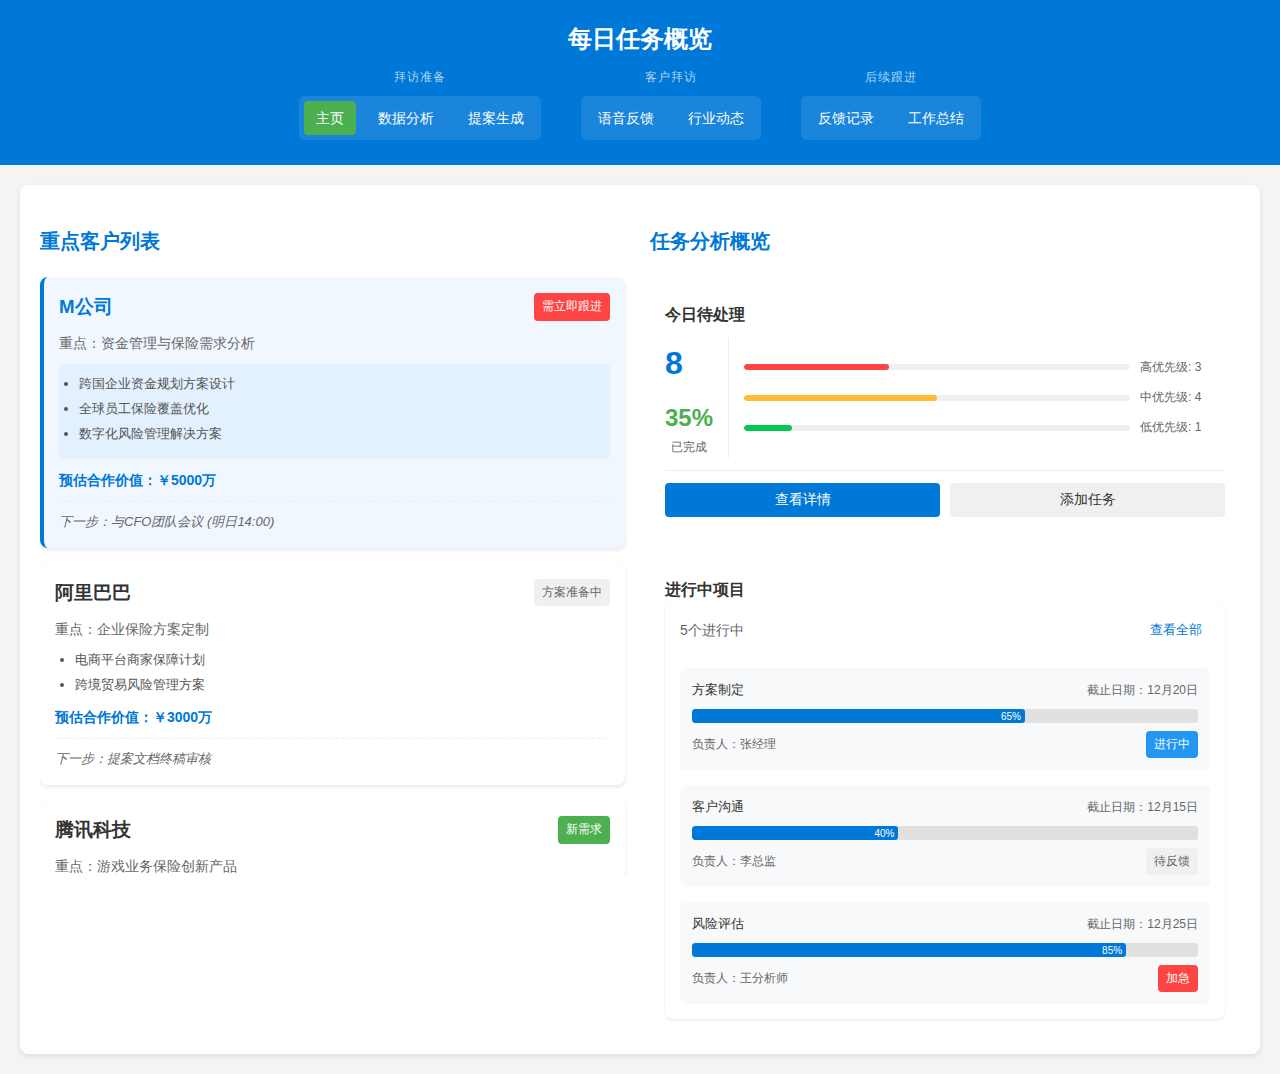
==== commit 1ce47a47: "feat: replace all Microsoft to M" ====
--- a/prototype/index.html
+++ b/prototype/index.html
@@ -20,7 +20,7 @@
                     <a href="data_analysis.html" class="client-card-link">
                         <div class="client-card highlight">
                             <div class="client-header">
-                                <h3>微软公司</h3>
+                                <h3>M公司</h3>
                                 <span class="tag urgent">需立即跟进</span>
                             </div>
                             <div class="client-details">
--- a/prototype/styles.css
+++ b/prototype/styles.css
@@ -515,7 +515,7 @@
     background: #555;
 }
 
-/* 为微软公司卡片添特殊样式 */
+/* 为M公司卡片添特殊样式 */
 .client-card:first-child {
     border-left: 4px solid #0078d7;
     background: #f0f7ff;
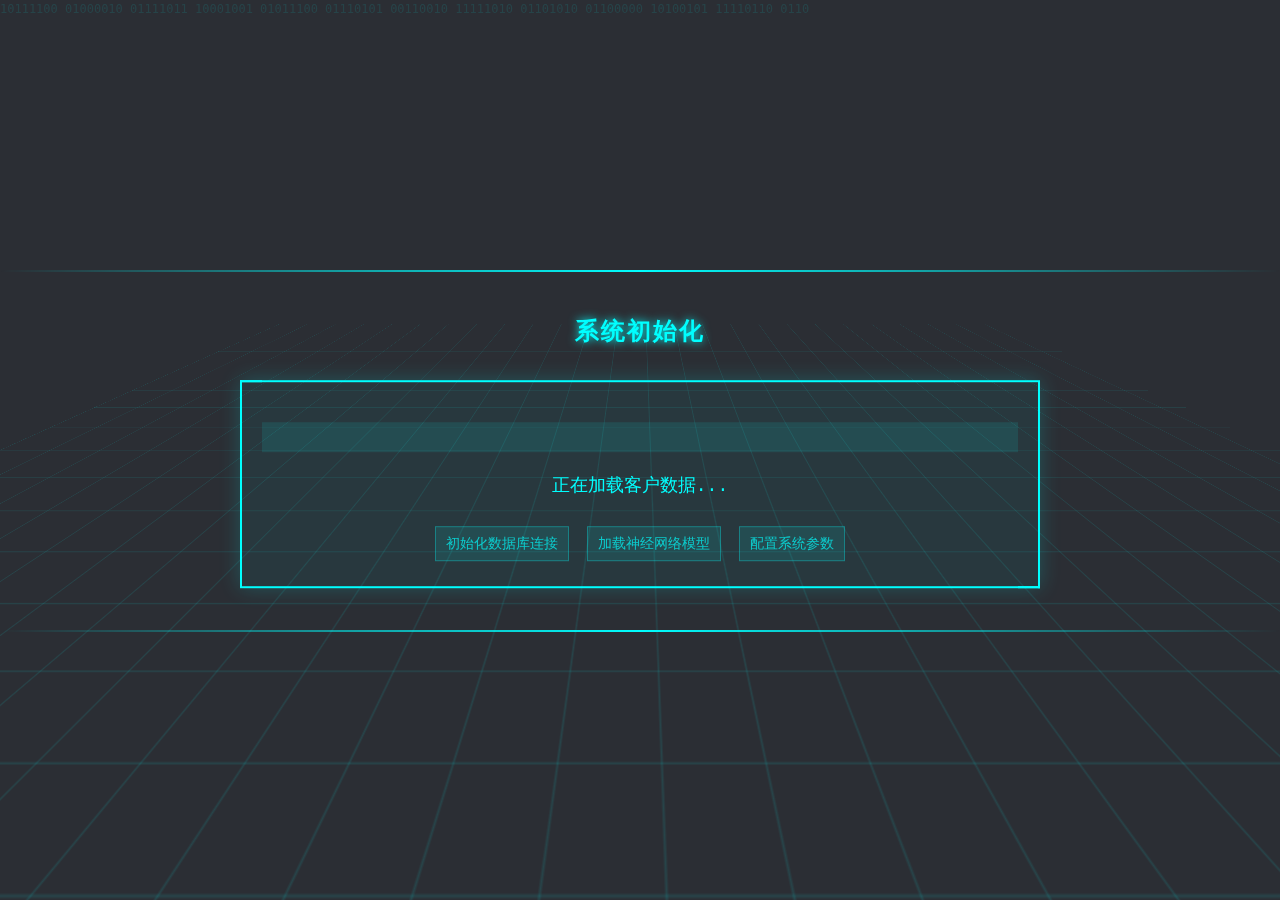
==== commit f61684d6: "feat: update home page opening animation" ====
--- a/prototype/index.html
+++ b/prototype/index.html
@@ -4,210 +4,506 @@
     <meta charset="UTF-8">
     <meta name="viewport" content="width=device-width, initial-scale=1.0">
     <title>主任务界面</title>
+    <style>
+        /* 重置样式 */
+        * {
+            margin: 0;
+            padding: 0;
+            box-sizing: border-box;
+        }
+
+        /* 主页面样式 */
+        .main-content {
+            display: none;
+        }
+
+        /* 加载动画样式 */
+        #loading-screen {
+            position: fixed;
+            top: 0;
+            left: 0;
+            width: 100vw;
+            height: 100vh;
+            background-color: #2b2e34;
+            z-index: 9999;
+            color: #00ffff;
+            font-family: 'Courier New', monospace;
+            overflow: hidden;
+        }
+
+        .cyber-container {
+            position: absolute;
+            top: 50%;
+            left: 50%;
+            transform: translate(-50%, -50%);
+            width: 80%;
+            max-width: 800px;
+            text-align: center;
+        }
+
+        .cyber-title {
+            font-size: 24px;
+            margin-bottom: 30px;
+            text-transform: uppercase;
+            letter-spacing: 2px;
+            color: #00ffff;
+            text-shadow: 0 0 10px #00ffff;
+        }
+
+        .cyber-frame {
+            border: 2px solid #00ffff;
+            padding: 20px;
+            position: relative;
+            background: rgba(0, 255, 255, 0.05);
+            box-shadow: 0 0 20px rgba(0, 255, 255, 0.2);
+        }
+
+        .cyber-frame::before {
+            content: '';
+            position: absolute;
+            top: -2px;
+            left: -2px;
+            width: 20px;
+            height: 20px;
+            border-top: 2px solid #00ffff;
+            border-left: 2px solid #00ffff;
+        }
+
+        .cyber-frame::after {
+            content: '';
+            position: absolute;
+            bottom: -2px;
+            right: -2px;
+            width: 20px;
+            height: 20px;
+            border-bottom: 2px solid #00ffff;
+            border-right: 2px solid #00ffff;
+        }
+
+        /* 修改progress-container的命名，避免与主页面冲突 */
+        .loading-progress-container {
+            margin: 20px 0;
+            height: 30px;
+            background: rgba(0, 255, 255, 0.1);
+            position: relative;
+            overflow: hidden;
+        }
+
+        .loading-progress-bar {
+            width: 0%;
+            height: 100%;
+            background: linear-gradient(90deg, 
+                transparent,
+                rgba(0, 255, 255, 0.3),
+                rgba(0, 255, 255, 0.5),
+                rgba(0, 255, 255, 0.3),
+                transparent
+            );
+            position: absolute;
+            animation: progress 3s ease-in-out infinite;
+        }
+
+        /* 改进扫描线效果 */
+        .scan-lines {
+            position: absolute;
+            width: 100%;
+            height: 100%;
+            pointer-events: none;
+            z-index: 1;
+        }
+
+        .scan-line {
+            position: absolute;
+            width: 100%;
+            height: 2px;
+            background: linear-gradient(to right,
+                transparent,
+                rgba(0, 255, 255, 0.5),
+                #00ffff,
+                rgba(0, 255, 255, 0.5),
+                transparent
+            );
+        }
+
+        .scan-line-1 {
+            top: -10%;
+            animation: scan1 6s linear infinite;
+        }
+
+        .scan-line-2 {
+            top: 30%;
+            animation: scan2 8s linear infinite;
+        }
+
+        .scan-line-3 {
+            top: 70%;
+            animation: scan3 7s linear infinite;
+        }
+
+        .status-text {
+            font-size: 18px;
+            margin: 20px 0;
+            min-height: 24px;
+        }
+
+        .loading-details {
+            font-size: 14px;
+            color: rgba(0, 255, 255, 0.7);
+        }
+
+        .cyber-grid {
+            position: absolute;
+            width: 100%;
+            height: 100%;
+            background: 
+                linear-gradient(90deg, rgba(0, 255, 255, 0.1) 1px, transparent 1px),
+                linear-gradient(rgba(0, 255, 255, 0.1) 1px, transparent 1px);
+            background-size: 50px 50px;
+            transform: perspective(500px) rotateX(60deg);
+            animation: grid-move 20s linear infinite;
+        }
+
+        .data-block {
+            display: inline-block;
+            padding: 5px 10px;
+            background: rgba(0, 255, 255, 0.1);
+            border: 1px solid rgba(0, 255, 255, 0.3);
+            margin: 5px;
+            font-family: monospace;
+            animation: flicker 2s infinite;
+        }
+
+        .binary-overlay {
+            position: absolute;
+            top: 0;
+            left: 0;
+            width: 100%;
+            height: 100%;
+            pointer-events: none;
+            opacity: 0.1;
+            font-family: monospace;
+            font-size: 12px;
+            overflow: hidden;
+            color: #00ffff;
+        }
+
+        @keyframes progress {
+            0% { width: 0%; }
+            50% { width: 100%; }
+            100% { width: 0%; }
+        }
+
+        @keyframes scan1 {
+            0% { transform: translateY(-100%); }
+            100% { transform: translateY(1200%); }
+        }
+
+        @keyframes scan2 {
+            0% { transform: translateY(-300%); }
+            100% { transform: translateY(1000%); }
+        }
+
+        @keyframes scan3 {
+            0% { transform: translateY(-500%); }
+            100% { transform: translateY(800%); }
+        }
+
+        @keyframes grid-move {
+            0% { background-position: 0 0; }
+            100% { background-position: 50px 50px; }
+        }
+
+        @keyframes flicker {
+            0% { opacity: 1; }
+            50% { opacity: 0.8; }
+            100% { opacity: 1; }
+        }
+    </style>
     <link rel="stylesheet" href="styles.css">
 </head>
 <body>
-    <header>
-        <h1>每日任务概览</h1>
-        <!-- 导航将通过 JS 动态插入 -->
-    </header>
-    
-    <main>
-        <div class="dashboard-grid">
-            <section class="key-clients">
-                <h2>重点客户列表</h2>
-                <div class="client-list">
-                    <a href="data_analysis.html" class="client-card-link">
+    <!-- 加载动画界面 -->
+    <div id="loading-screen">
+        <div class="cyber-grid"></div>
+        <div class="scan-lines">
+            <div class="scan-line scan-line-1"></div>
+            <div class="scan-line scan-line-2"></div>
+            <div class="scan-line scan-line-3"></div>
+        </div>
+        <div class="binary-overlay" id="binary-overlay"></div>
+        
+        <div class="cyber-container">
+            <h1 class="cyber-title">系统初始化</h1>
+            <div class="cyber-frame">
+                <div class="loading-progress-container">
+                    <div class="loading-progress-bar"></div>
+                </div>
+                <div class="status-text" id="status-text">正在启动 AI 分析引擎...</div>
+                <div class="loading-details">
+                    <div class="data-block">初始化数据库连接</div>
+                    <div class="data-block">加载神经网络模型</div>
+                    <div class="data-block">配置系统参数</div>
+                </div>
+            </div>
+        </div>
+    </div>
+
+    <!-- 主内容区域 -->
+    <div class="main-content">
+        <header>
+            <h1>每日任务概览</h1>
+            <!-- 导航将通过 JS 动态插入 -->
+        </header>
+        
+        <main>
+            <div class="dashboard-grid">
+                <section class="key-clients">
+                    <h2>重点客户列表</h2>
+                    <div class="client-list">
+                        <a href="data_analysis.html" class="client-card-link">
+                            <div class="client-card highlight">
+                                <div class="client-header">
+                                    <h3>M公司</h3>
+                                    <span class="tag urgent">需立即跟进</span>
+                                </div>
+                                <div class="client-details">
+                                    <p class="focus-area">重点：资金管理与保险需求分析</p>
+                                    <ul class="requirements">
+                                        <li>跨国企业资金规划方案设计</li>
+                                        <li>全球员工保险覆盖优化</li>
+                                        <li>数字化风险管理解决方案</li>
+                                    </ul>
+                                    <div class="estimated-value">预估合作价值：￥5000万</div>
+                                    <div class="next-action">下一步：与CFO团队会议 (明日14:00)</div>
+                                </div>
+                            </div>
+                        </a>
+                        
                         <div class="client-card highlight">
                             <div class="client-header">
-                                <h3>M公司</h3>
-                                <span class="tag urgent">需立即跟进</span>
+                                <h3>阿里巴巴</h3>
+                                <span class="tag pending">方案准备中</span>
                             </div>
                             <div class="client-details">
-                                <p class="focus-area">重点：资金管理与保险需求分析</p>
+                                <p class="focus-area">重点：企业保险方案定制</p>
                                 <ul class="requirements">
-                                    <li>跨国企业资金规划方案设计</li>
-                                    <li>全球员工保险覆盖优化</li>
-                                    <li>数字化风险管理解决方案</li>
+                                    <li>电商平台商家保障计划</li>
+                                    <li>跨境贸易风险管理方案</li>
                                 </ul>
-                                <div class="estimated-value">预估合作价值：￥5000万</div>
-                                <div class="next-action">下一步：与CFO团队会议 (明日14:00)</div>
+                                <div class="estimated-value">预估合作价值：￥3000万</div>
+                                <div class="next-action">下一步：提案文档终稿审核</div>
                             </div>
                         </div>
-                    </a>
-                    
-                    <div class="client-card highlight">
-                        <div class="client-header">
-                            <h3>阿里巴巴</h3>
-                            <span class="tag pending">方案准备中</span>
+
+                        <div class="client-card">
+                            <div class="client-header">
+                                <h3>腾讯科技</h3>
+                                <span class="tag new">新需求</span>
+                            </div>
+                            <div class="client-details">
+                                <p class="focus-area">重点：游戏业务保险创新产品</p>
+                                <ul class="requirements">
+                                    <li>虚拟资产保险方案设计</li>
+                                    <li>游戏用户保障计划</li>
+                                </ul>
+                                <div class="estimated-value">预估合作价值：￥2800万</div>
+                                <div class="next-action">下一步：需求调研会议安排</div>
+                            </div>
                         </div>
-                        <div class="client-details">
-                            <p class="focus-area">重点：企业保险方案定制</p>
-                            <ul class="requirements">
-                                <li>电商平台商家保障计划</li>
-                                <li>跨境贸易风险管理方案</li>
-                            </ul>
-                            <div class="estimated-value">预估合作价值：￥3000万</div>
-                            <div class="next-action">下一步：提案文档终稿审核</div>
+
+                        <div class="client-card">
+                            <div class="client-header">
+                                <h3>比亚迪汽车</h3>
+                                <span class="tag progress">合作推进中</span>
+                            </div>
+                            <div class="client-details">
+                                <p class="focus-area">重点：新能源车险创新方案</p>
+                                <ul class="requirements">
+                                    <li>电池组件专项保险</li>
+                                    <li>海外市场保险支持</li>
+                                    <li>充电桩设施保障方案</li>
+                                </ul>
+                                <div class="estimated-value">预估合作价值：￥4200万</div>
+                                <div class="next-action">下一步：产品方案研讨会</div>
+                            </div>
+                        </div>
+
+                        <div class="client-card">
+                            <div class="client-header">
+                                <h3>小米科技</h3>
+                                <span class="tag follow">持续跟进</span>
+                            </div>
+                            <div class="client-details">
+                                <p class="focus-area">重点：IoT设备保险服务</p>
+                                <ul class="requirements">
+                                    <li>智能家居设备保障方案</li>
+                                    <li>产品质保服务升级</li>
+                                </ul>
+                                <div class="estimated-value">预估合作价值：￥2500万</div>
+                                <div class="next-action">下一步：方案优化讨论</div>
+                            </div>
                         </div>
                     </div>
-
-                    <div class="client-card">
-                        <div class="client-header">
-                            <h3>腾讯科技</h3>
-                            <span class="tag new">新需求</span>
+                </section>
+
+                <section class="task-analysis">
+                    <h2>任务分析概览</h2>
+                    <div class="analysis-grid vertical">
+                        <div class="analysis-card">
+                            <h4>今日处理</h4>
+                            <div class="task-overview-grid">
+                                <div class="stat-column">
+                                    <div class="stat">
+                                        <span class="number">8</span>
+                                    </div>
+                                    <div class="completion-rate">
+                                        <span class="percent">35%</span>
+                                        <span class="label">已完成</span>
+                                    </div>
+                                </div>
+                                <div class="priority-column">
+                                    <div class="priority-distribution">
+                                        <div class="priority-item">
+                                            <div class="priority-bar">
+                                                <div class="priority-progress high" style="width: 37.5%"></div>
+                                            </div>
+                                            <span class="priority-label">高优先级: 3</span>
+                                        </div>
+                                        <div class="priority-item">
+                                            <div class="priority-bar">
+                                                <div class="priority-progress medium" style="width: 50%"></div>
+                                            </div>
+                                            <span class="priority-label">中优先级: 4</span>
+                                        </div>
+                                        <div class="priority-item">
+                                            <div class="priority-bar">
+                                                <div class="priority-progress low" style="width: 12.5%"></div>
+                                            </div>
+                                            <span class="priority-label">低优先���: 1</span>
+                                        </div>
+                                    </div>
+                                </div>
+                            </div>
+                            <div class="quick-actions">
+                                <button class="action-btn">查看详情</button>
+                                <button class="action-btn secondary">添加任务</button>
+                            </div>
                         </div>
-                        <div class="client-details">
-                            <p class="focus-area">重点：游戏业务保险创新产品</p>
-                            <ul class="requirements">
-                                <li>虚拟资产保险方案设计</li>
-                                <li>游戏用户保障计划</li>
-                            </ul>
-                            <div class="estimated-value">预估合作价值：￥2800万</div>
-                            <div class="next-action">下一步：需求调研会议安排</div>
+                        
+                        <div class="analysis-card">
+                            <h4>进行中项目</h4>
+                            <div class="progress-stats">
+                                <div class="project-header">
+                                    <span class="project-count">5个进行中</span>
+                                    <button class="view-all">查看全部</button>
+                                </div>
+                                
+                                <div class="project-items">
+                                    <div class="progress-item">
+                                        <div class="project-info">
+                                            <span class="project-name">方案制定</span>
+                                            <span class="project-meta">截止日期：12月20日</span>
+                                        </div>
+                                        <div class="progress-bar">
+                                            <div class="progress" style="width: 65%">65%</div>
+                                        </div>
+                                        <div class="project-details">
+                                            <span class="owner">负责人：张经理</span>
+                                            <span class="tag in-progress">进行中</span>
+                                        </div>
+                                    </div>
+                                    
+                                    <div class="progress-item">
+                                        <div class="project-info">
+                                            <span class="project-name">客户沟通</span>
+                                            <span class="project-meta">截止日期：12月15日</span>
+                                        </div>
+                                        <div class="progress-bar">
+                                            <div class="progress" style="width: 40%">40%</div>
+                                        </div>
+                                        <div class="project-details">
+                                            <span class="owner">负责人：李总监</span>
+                                            <span class="tag pending">待反馈</span>
+                                        </div>
+                                    </div>
+                                    
+                                    <div class="progress-item">
+                                        <div class="project-info">
+                                            <span class="project-name">风险评估</span>
+                                            <span class="project-meta">截止日期：12月25日</span>
+                                        </div>
+                                        <div class="progress-bar">
+                                            <div class="progress" style="width: 85%">85%</div>
+                                        </div>
+                                        <div class="project-details">
+                                            <span class="owner">负责人：王分析师</span>
+                                            <span class="tag urgent">加急</span>
+                                        </div>
+                                    </div>
+                                </div>
+                            </div>
                         </div>
                     </div>
-
-                    <div class="client-card">
-                        <div class="client-header">
-                            <h3>比亚迪汽车</h3>
-                            <span class="tag progress">合作推进中</span>
-                        </div>
-                        <div class="client-details">
-                            <p class="focus-area">重点：新能源车险创新方案</p>
-                            <ul class="requirements">
-                                <li>电池组件专项保险</li>
-                                <li>海外市场保险支持</li>
-                                <li>充电桩设施保障方案</li>
-                            </ul>
-                            <div class="estimated-value">预估合作价值：￥4200万</div>
-                            <div class="next-action">下一步：产品方案研讨会</div>
-                        </div>
-                    </div>
-
-                    <div class="client-card">
-                        <div class="client-header">
-                            <h3>小米科技</h3>
-                            <span class="tag follow">持续跟进</span>
-                        </div>
-                        <div class="client-details">
-                            <p class="focus-area">重点：IoT设备保险服务</p>
-                            <ul class="requirements">
-                                <li>智能家居设备保障方案</li>
-                                <li>产品质保服务升级</li>
-                            </ul>
-                            <div class="estimated-value">预估合作价值：￥2500万</div>
-                            <div class="next-action">下一步：方案优化讨论</div>
-                        </div>
-                    </div>
-                </div>
-            </section>
-
-            <section class="task-analysis">
-                <h2>任务分析概览</h2>
-                <div class="analysis-grid vertical">
-                    <div class="analysis-card">
-                        <h4>今日待处理</h4>
-                        <div class="task-overview-grid">
-                            <div class="stat-column">
-                                <div class="stat">
-                                    <span class="number">8</span>
-                                </div>
-                                <div class="completion-rate">
-                                    <span class="percent">35%</span>
-                                    <span class="label">已完成</span>
-                                </div>
-                            </div>
-                            <div class="priority-column">
-                                <div class="priority-distribution">
-                                    <div class="priority-item">
-                                        <div class="priority-bar">
-                                            <div class="priority-progress high" style="width: 37.5%"></div>
-                                        </div>
-                                        <span class="priority-label">高优先级: 3</span>
-                                    </div>
-                                    <div class="priority-item">
-                                        <div class="priority-bar">
-                                            <div class="priority-progress medium" style="width: 50%"></div>
-                                        </div>
-                                        <span class="priority-label">中优先级: 4</span>
-                                    </div>
-                                    <div class="priority-item">
-                                        <div class="priority-bar">
-                                            <div class="priority-progress low" style="width: 12.5%"></div>
-                                        </div>
-                                        <span class="priority-label">低优先级: 1</span>
-                                    </div>
-                                </div>
-                            </div>
-                        </div>
-                        <div class="quick-actions">
-                            <button class="action-btn">查看详情</button>
-                            <button class="action-btn secondary">添加任务</button>
-                        </div>
-                    </div>
-                    
-                    <div class="analysis-card">
-                        <h4>进行中项目</h4>
-                        <div class="progress-stats">
-                            <div class="project-header">
-                                <span class="project-count">5个进行中</span>
-                                <button class="view-all">查看全部</button>
-                            </div>
-                            
-                            <div class="project-items">
-                                <div class="progress-item">
-                                    <div class="project-info">
-                                        <span class="project-name">方案制定</span>
-                                        <span class="project-meta">截止日期：12月20日</span>
-                                    </div>
-                                    <div class="progress-bar">
-                                        <div class="progress" style="width: 65%">65%</div>
-                                    </div>
-                                    <div class="project-details">
-                                        <span class="owner">负责人：张经理</span>
-                                        <span class="tag in-progress">进行中</span>
-                                    </div>
-                                </div>
-                                
-                                <div class="progress-item">
-                                    <div class="project-info">
-                                        <span class="project-name">客户沟通</span>
-                                        <span class="project-meta">截止日期：12月15日</span>
-                                    </div>
-                                    <div class="progress-bar">
-                                        <div class="progress" style="width: 40%">40%</div>
-                                    </div>
-                                    <div class="project-details">
-                                        <span class="owner">负责人：李总监</span>
-                                        <span class="tag pending">待反馈</span>
-                                    </div>
-                                </div>
-                                
-                                <div class="progress-item">
-                                    <div class="project-info">
-                                        <span class="project-name">风险评估</span>
-                                        <span class="project-meta">截止日期：12月25日</span>
-                                    </div>
-                                    <div class="progress-bar">
-                                        <div class="progress" style="width: 85%">85%</div>
-                                    </div>
-                                    <div class="project-details">
-                                        <span class="owner">负责人：王分析师</span>
-                                        <span class="tag urgent">加急</span>
-                                    </div>
-                                </div>
-                            </div>
-                        </div>
-                    </div>
-                </div>
-            </section>
-        </div>
-    </main>
-
-    <script src="js/navigation.js"></script>
-    <script>
-        // 其他页面特定的 JavaScript
-    </script>
+                </section>
+            </div>
+        </main>
+
+        <script src="js/navigation.js"></script>
+        <script>
+            // 生成随机二进制数字
+            function generateBinary() {
+                const overlay = document.getElementById('binary-overlay');
+                setInterval(() => {
+                    let binary = '';
+                    for (let i = 0; i < 100; i++) {
+                        binary += Math.random() > 0.5 ? '1' : '0';
+                        if (i % 8 === 7) binary += ' ';
+                    }
+                    overlay.textContent = binary;
+                }, 100);
+            }
+
+            // 加载动画控制
+            document.addEventListener('DOMContentLoaded', function() {
+                generateBinary();
+                
+                const loadingScreen = document.getElementById('loading-screen');
+                const mainContent = document.querySelector('.main-content');
+                const statusText = document.getElementById('status-text');
+                
+                const loadingSteps = [
+                    { message: '正在加载客户数据...', duration: 1000 },
+                    { message: '分析客户优先级...', duration: 800 },
+                    { message: '生成任务概览...', duration: 1200 },
+                    { message: '优化数据展示...', duration: 600 },
+                    { message: '系统初始化完成', duration: 400 }
+                ];
+
+                let currentStep = 0;
+
+                function updateLoadingStatus() {
+                    if (currentStep < loadingSteps.length) {
+                        statusText.textContent = loadingSteps[currentStep].message;
+                        setTimeout(() => {
+                            currentStep++;
+                            updateLoadingStatus();
+                        }, loadingSteps[currentStep].duration);
+                    } else {
+                        // 加载完成，显示主内容
+                        setTimeout(() => {
+                            loadingScreen.style.opacity = '0';
+                            loadingScreen.style.transition = 'opacity 0.5s ease-out';
+                            mainContent.style.display = 'block';
+                            setTimeout(() => {
+                                loadingScreen.style.display = 'none';
+                            }, 500);
+                        }, 500);
+                    }
+                }
+
+                updateLoadingStatus();
+            });
+        </script>
+    </div>
 </body>
 </html>
--- a/prototype/styles.css
+++ b/prototype/styles.css
@@ -19,11 +19,16 @@
 header {
   background-color: #0078d7;
   color: #fff;
-  padding: 20px 10px 25px;
+  padding: 0 20px;
   text-align: center;
   position: sticky;
   top: 0;
   z-index: 1000;
+  display: flex;
+  align-items: center;
+  min-height: 60px; 
+  display: flex;
+  justify-content: space-between;
 }
 
 header h1 {
@@ -32,18 +37,17 @@
 }
 
 nav {
-  margin-top: 10px;
+  margin-top: 0;
   display: flex;
-  justify-content: center;
   gap: 40px;
   flex-wrap: wrap;
 }
 
 .nav-group {
   display: flex;
-  flex-direction: column;
+  flex-direction: row;
   align-items: center;
-  gap: 8px;
+  gap: 15px;
 }
 
 .group-label {
@@ -51,6 +55,7 @@
   color: rgba(255, 255, 255, 0.7);
   text-transform: uppercase;
   letter-spacing: 1px;
+  white-space: nowrap;
 }
 
 .nav-links {
@@ -1594,7 +1599,7 @@
     font-weight: 500;
 }
 
-/* 更新反馈页面头部样式 */
+/* 更新反馈页面部样式 */
 .meeting-meta {
     display: flex;
     align-items: center;
@@ -2804,3 +2809,85 @@
     border-bottom: 1px dashed #ecf0f1;
     font-size: 13px;
 }
+
+.page-title {
+    text-align: left;
+    margin: 0;
+    padding: 0;
+}
+
+/* 流程步骤导航样式 */
+.step-nav {
+    display: flex;
+    align-items: center;
+    gap: 0;
+    margin: 20px 0;
+}
+
+.step-item {
+    flex: 1;
+    position: relative;
+    display: flex;
+    flex-direction: column;
+    align-items: center;
+    text-align: center;
+    padding: 0 20px;
+}
+
+.step-item::after {
+    content: '';
+    position: absolute;
+    width: 100%;
+    height: 2px;
+    background: #e0e0e0;
+    top: 20px;
+    left: 50%;
+    z-index: 1;
+}
+
+.step-item:last-child::after {
+    display: none;
+}
+
+.step-number {
+    width: 40px;
+    height: 40px;
+    background: #f0f0f0;
+    border-radius: 50%;
+    display: flex;
+    align-items: center;
+    justify-content: center;
+    font-weight: bold;
+    color: #666;
+    margin-bottom: 8px;
+    position: relative;
+    z-index: 2;
+    transition: all 0.3s ease;
+}
+
+.step-text {
+    font-size: 14px;
+    color: #666;
+    margin-top: 4px;
+}
+
+/* 激活状态样式 */
+.step-item.active .step-number {
+    background: #0078d7;
+    color: white;
+}
+
+.step-item.active .step-text {
+    color: #0078d7;
+    font-weight: 500;
+}
+
+/* 完成状态样式 */
+.step-item.completed .step-number {
+    background: #4CAF50;
+    color: white;
+}
+
+.step-item.completed::after {
+    background: #4CAF50;
+}
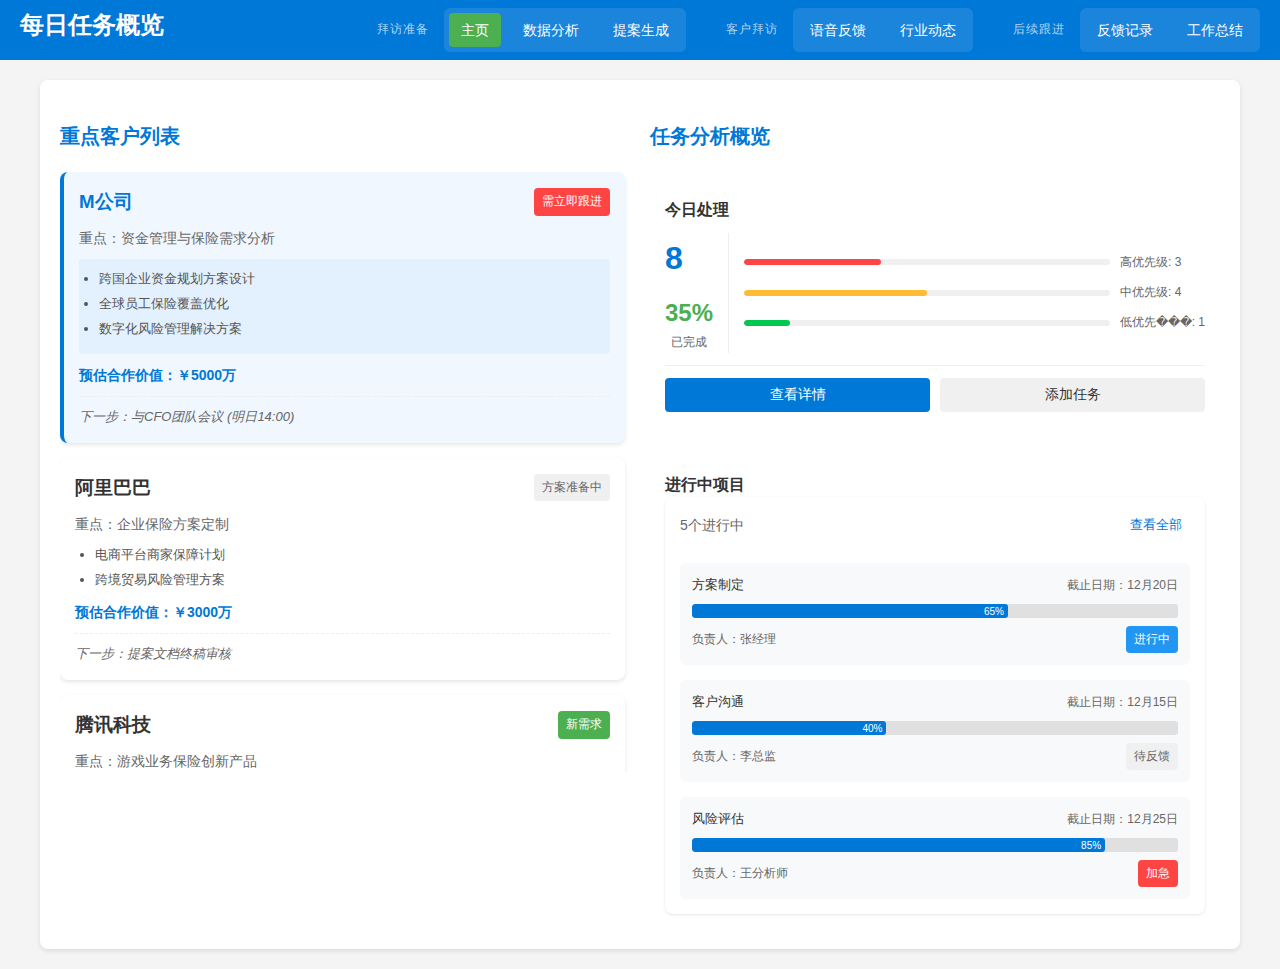
==== commit a9c55878: "feat: 去掉保险相关的方案" ====
--- a/prototype/index.html
+++ b/prototype/index.html
@@ -1,509 +1,540 @@
 <!DOCTYPE html>
 <html lang="zh">
-<head>
-    <meta charset="UTF-8">
-    <meta name="viewport" content="width=device-width, initial-scale=1.0">
+  <head>
+    <meta charset="UTF-8" />
+    <meta name="viewport" content="width=device-width, initial-scale=1.0" />
     <title>主任务界面</title>
     <style>
-        /* 重置样式 */
-        * {
-            margin: 0;
-            padding: 0;
-            box-sizing: border-box;
-        }
-
-        /* 主页面样式 */
-        .main-content {
-            display: none;
-        }
-
-        /* 加载动画样式 */
-        #loading-screen {
-            position: fixed;
-            top: 0;
-            left: 0;
-            width: 100vw;
-            height: 100vh;
-            background-color: #2b2e34;
-            z-index: 9999;
-            color: #00ffff;
-            font-family: 'Courier New', monospace;
-            overflow: hidden;
-        }
-
-        .cyber-container {
-            position: absolute;
-            top: 50%;
-            left: 50%;
-            transform: translate(-50%, -50%);
-            width: 80%;
-            max-width: 800px;
-            text-align: center;
-        }
-
-        .cyber-title {
-            font-size: 24px;
-            margin-bottom: 30px;
-            text-transform: uppercase;
-            letter-spacing: 2px;
-            color: #00ffff;
-            text-shadow: 0 0 10px #00ffff;
-        }
-
-        .cyber-frame {
-            border: 2px solid #00ffff;
-            padding: 20px;
-            position: relative;
-            background: rgba(0, 255, 255, 0.05);
-            box-shadow: 0 0 20px rgba(0, 255, 255, 0.2);
-        }
-
-        .cyber-frame::before {
-            content: '';
-            position: absolute;
-            top: -2px;
-            left: -2px;
-            width: 20px;
-            height: 20px;
-            border-top: 2px solid #00ffff;
-            border-left: 2px solid #00ffff;
-        }
-
-        .cyber-frame::after {
-            content: '';
-            position: absolute;
-            bottom: -2px;
-            right: -2px;
-            width: 20px;
-            height: 20px;
-            border-bottom: 2px solid #00ffff;
-            border-right: 2px solid #00ffff;
-        }
-
-        /* 修改progress-container的命名，避免与主页面冲突 */
-        .loading-progress-container {
-            margin: 20px 0;
-            height: 30px;
-            background: rgba(0, 255, 255, 0.1);
-            position: relative;
-            overflow: hidden;
-        }
-
-        .loading-progress-bar {
-            width: 0%;
-            height: 100%;
-            background: linear-gradient(90deg, 
-                transparent,
-                rgba(0, 255, 255, 0.3),
-                rgba(0, 255, 255, 0.5),
-                rgba(0, 255, 255, 0.3),
-                transparent
-            );
-            position: absolute;
-            animation: progress 3s ease-in-out infinite;
-        }
-
-        /* 改进扫描线效果 */
-        .scan-lines {
-            position: absolute;
-            width: 100%;
-            height: 100%;
-            pointer-events: none;
-            z-index: 1;
-        }
-
-        .scan-line {
-            position: absolute;
-            width: 100%;
-            height: 2px;
-            background: linear-gradient(to right,
-                transparent,
-                rgba(0, 255, 255, 0.5),
-                #00ffff,
-                rgba(0, 255, 255, 0.5),
-                transparent
-            );
-        }
-
-        .scan-line-1 {
-            top: -10%;
-            animation: scan1 6s linear infinite;
-        }
-
-        .scan-line-2 {
-            top: 30%;
-            animation: scan2 8s linear infinite;
-        }
-
-        .scan-line-3 {
-            top: 70%;
-            animation: scan3 7s linear infinite;
-        }
-
-        .status-text {
-            font-size: 18px;
-            margin: 20px 0;
-            min-height: 24px;
-        }
-
-        .loading-details {
-            font-size: 14px;
-            color: rgba(0, 255, 255, 0.7);
-        }
-
-        .cyber-grid {
-            position: absolute;
-            width: 100%;
-            height: 100%;
-            background: 
-                linear-gradient(90deg, rgba(0, 255, 255, 0.1) 1px, transparent 1px),
-                linear-gradient(rgba(0, 255, 255, 0.1) 1px, transparent 1px);
-            background-size: 50px 50px;
-            transform: perspective(500px) rotateX(60deg);
-            animation: grid-move 20s linear infinite;
-        }
-
-        .data-block {
-            display: inline-block;
-            padding: 5px 10px;
-            background: rgba(0, 255, 255, 0.1);
-            border: 1px solid rgba(0, 255, 255, 0.3);
-            margin: 5px;
-            font-family: monospace;
-            animation: flicker 2s infinite;
-        }
-
-        .binary-overlay {
-            position: absolute;
-            top: 0;
-            left: 0;
-            width: 100%;
-            height: 100%;
-            pointer-events: none;
-            opacity: 0.1;
-            font-family: monospace;
-            font-size: 12px;
-            overflow: hidden;
-            color: #00ffff;
-        }
-
-        @keyframes progress {
-            0% { width: 0%; }
-            50% { width: 100%; }
-            100% { width: 0%; }
-        }
-
-        @keyframes scan1 {
-            0% { transform: translateY(-100%); }
-            100% { transform: translateY(1200%); }
-        }
-
-        @keyframes scan2 {
-            0% { transform: translateY(-300%); }
-            100% { transform: translateY(1000%); }
-        }
-
-        @keyframes scan3 {
-            0% { transform: translateY(-500%); }
-            100% { transform: translateY(800%); }
-        }
-
-        @keyframes grid-move {
-            0% { background-position: 0 0; }
-            100% { background-position: 50px 50px; }
-        }
-
-        @keyframes flicker {
-            0% { opacity: 1; }
-            50% { opacity: 0.8; }
-            100% { opacity: 1; }
-        }
+      /* 重置样式 */
+      * {
+        margin: 0;
+        padding: 0;
+        box-sizing: border-box;
+      }
+
+      /* 主页面样式 */
+      .main-content {
+        /* display: none; */
+      }
+
+      /* 加载动画样式 */
+      #loading-screen {
+        display: none;
+        position: fixed;
+        top: 0;
+        left: 0;
+        width: 100vw;
+        height: 100vh;
+        background-color: #2b2e34;
+        z-index: 9999;
+        color: #00ffff;
+        font-family: 'Courier New', monospace;
+        overflow: hidden;
+      }
+
+      .cyber-container {
+        position: absolute;
+        top: 50%;
+        left: 50%;
+        transform: translate(-50%, -50%);
+        width: 80%;
+        max-width: 800px;
+        text-align: center;
+      }
+
+      .cyber-title {
+        font-size: 24px;
+        margin-bottom: 30px;
+        text-transform: uppercase;
+        letter-spacing: 2px;
+        color: #00ffff;
+        text-shadow: 0 0 10px #00ffff;
+      }
+
+      .cyber-frame {
+        border: 2px solid #00ffff;
+        padding: 20px;
+        position: relative;
+        background: rgba(0, 255, 255, 0.05);
+        box-shadow: 0 0 20px rgba(0, 255, 255, 0.2);
+      }
+
+      .cyber-frame::before {
+        content: '';
+        position: absolute;
+        top: -2px;
+        left: -2px;
+        width: 20px;
+        height: 20px;
+        border-top: 2px solid #00ffff;
+        border-left: 2px solid #00ffff;
+      }
+
+      .cyber-frame::after {
+        content: '';
+        position: absolute;
+        bottom: -2px;
+        right: -2px;
+        width: 20px;
+        height: 20px;
+        border-bottom: 2px solid #00ffff;
+        border-right: 2px solid #00ffff;
+      }
+
+      /* 修改progress-container的命名，避免与主页面冲突 */
+      .loading-progress-container {
+        margin: 20px 0;
+        height: 30px;
+        background: rgba(0, 255, 255, 0.1);
+        position: relative;
+        overflow: hidden;
+      }
+
+      .loading-progress-bar {
+        width: 0%;
+        height: 100%;
+        background: linear-gradient(
+          90deg,
+          transparent,
+          rgba(0, 255, 255, 0.3),
+          rgba(0, 255, 255, 0.5),
+          rgba(0, 255, 255, 0.3),
+          transparent
+        );
+        position: absolute;
+        animation: progress 3s ease-in-out infinite;
+      }
+
+      /* 改进扫描线效果 */
+      .scan-lines {
+        position: absolute;
+        width: 100%;
+        height: 100%;
+        pointer-events: none;
+        z-index: 1;
+      }
+
+      .scan-line {
+        position: absolute;
+        width: 100%;
+        height: 2px;
+        background: linear-gradient(
+          to right,
+          transparent,
+          rgba(0, 255, 255, 0.5),
+          #00ffff,
+          rgba(0, 255, 255, 0.5),
+          transparent
+        );
+      }
+
+      .scan-line-1 {
+        top: -10%;
+        animation: scan1 6s linear infinite;
+      }
+
+      .scan-line-2 {
+        top: 30%;
+        animation: scan2 8s linear infinite;
+      }
+
+      .scan-line-3 {
+        top: 70%;
+        animation: scan3 7s linear infinite;
+      }
+
+      .status-text {
+        font-size: 18px;
+        margin: 20px 0;
+        min-height: 24px;
+      }
+
+      .loading-details {
+        font-size: 14px;
+        color: rgba(0, 255, 255, 0.7);
+      }
+
+      .cyber-grid {
+        position: absolute;
+        width: 100%;
+        height: 100%;
+        background: linear-gradient(90deg, rgba(0, 255, 255, 0.1) 1px, transparent 1px),
+          linear-gradient(rgba(0, 255, 255, 0.1) 1px, transparent 1px);
+        background-size: 50px 50px;
+        transform: perspective(500px) rotateX(60deg);
+        animation: grid-move 20s linear infinite;
+      }
+
+      .data-block {
+        display: inline-block;
+        padding: 5px 10px;
+        background: rgba(0, 255, 255, 0.1);
+        border: 1px solid rgba(0, 255, 255, 0.3);
+        margin: 5px;
+        font-family: monospace;
+        animation: flicker 2s infinite;
+      }
+
+      .binary-overlay {
+        position: absolute;
+        top: 0;
+        left: 0;
+        width: 100%;
+        height: 100%;
+        pointer-events: none;
+        opacity: 0.1;
+        font-family: monospace;
+        font-size: 12px;
+        overflow: hidden;
+        color: #00ffff;
+      }
+
+      @keyframes progress {
+        0% {
+          width: 0%;
+        }
+        50% {
+          width: 100%;
+        }
+        100% {
+          width: 0%;
+        }
+      }
+
+      @keyframes scan1 {
+        0% {
+          transform: translateY(-100%);
+        }
+        100% {
+          transform: translateY(1200%);
+        }
+      }
+
+      @keyframes scan2 {
+        0% {
+          transform: translateY(-300%);
+        }
+        100% {
+          transform: translateY(1000%);
+        }
+      }
+
+      @keyframes scan3 {
+        0% {
+          transform: translateY(-500%);
+        }
+        100% {
+          transform: translateY(800%);
+        }
+      }
+
+      @keyframes grid-move {
+        0% {
+          background-position: 0 0;
+        }
+        100% {
+          background-position: 50px 50px;
+        }
+      }
+
+      @keyframes flicker {
+        0% {
+          opacity: 1;
+        }
+        50% {
+          opacity: 0.8;
+        }
+        100% {
+          opacity: 1;
+        }
+      }
     </style>
-    <link rel="stylesheet" href="styles.css">
-</head>
-<body>
+    <link rel="stylesheet" href="styles.css" />
+  </head>
+  <body>
     <!-- 加载动画界面 -->
     <div id="loading-screen">
-        <div class="cyber-grid"></div>
-        <div class="scan-lines">
-            <div class="scan-line scan-line-1"></div>
-            <div class="scan-line scan-line-2"></div>
-            <div class="scan-line scan-line-3"></div>
+      <div class="cyber-grid"></div>
+      <div class="scan-lines">
+        <div class="scan-line scan-line-1"></div>
+        <div class="scan-line scan-line-2"></div>
+        <div class="scan-line scan-line-3"></div>
+      </div>
+      <div class="binary-overlay" id="binary-overlay"></div>
+
+      <div class="cyber-container">
+        <h1 class="cyber-title">系统初始化</h1>
+        <div class="cyber-frame">
+          <div class="loading-progress-container">
+            <div class="loading-progress-bar"></div>
+          </div>
+          <div class="status-text" id="status-text">正在启动 AI 分析引擎...</div>
+          <div class="loading-details">
+            <div class="data-block">初始化数据库连接</div>
+            <div class="data-block">加载神经网络模型</div>
+            <div class="data-block">配置系统参数</div>
+          </div>
         </div>
-        <div class="binary-overlay" id="binary-overlay"></div>
-        
-        <div class="cyber-container">
-            <h1 class="cyber-title">系统初始化</h1>
-            <div class="cyber-frame">
-                <div class="loading-progress-container">
-                    <div class="loading-progress-bar"></div>
-                </div>
-                <div class="status-text" id="status-text">正在启动 AI 分析引擎...</div>
-                <div class="loading-details">
-                    <div class="data-block">初始化数据库连接</div>
-                    <div class="data-block">加载神经网络模型</div>
-                    <div class="data-block">配置系统参数</div>
-                </div>
-            </div>
-        </div>
+      </div>
     </div>
 
     <!-- 主内容区域 -->
     <div class="main-content">
-        <header>
-            <h1>每日任务概览</h1>
-            <!-- 导航将通过 JS 动态插入 -->
-        </header>
-        
-        <main>
-            <div class="dashboard-grid">
-                <section class="key-clients">
-                    <h2>重点客户列表</h2>
-                    <div class="client-list">
-                        <a href="data_analysis.html" class="client-card-link">
-                            <div class="client-card highlight">
-                                <div class="client-header">
-                                    <h3>M公司</h3>
-                                    <span class="tag urgent">需立即跟进</span>
-                                </div>
-                                <div class="client-details">
-                                    <p class="focus-area">重点：资金管理与保险需求分析</p>
-                                    <ul class="requirements">
-                                        <li>跨国企业资金规划方案设计</li>
-                                        <li>全球员工保险覆盖优化</li>
-                                        <li>数字化风险管理解决方案</li>
-                                    </ul>
-                                    <div class="estimated-value">预估合作价值：￥5000万</div>
-                                    <div class="next-action">下一步：与CFO团队会议 (明日14:00)</div>
-                                </div>
-                            </div>
-                        </a>
-                        
-                        <div class="client-card highlight">
-                            <div class="client-header">
-                                <h3>阿里巴巴</h3>
-                                <span class="tag pending">方案准备中</span>
-                            </div>
-                            <div class="client-details">
-                                <p class="focus-area">重点：企业保险方案定制</p>
-                                <ul class="requirements">
-                                    <li>电商平台商家保障计划</li>
-                                    <li>跨境贸易风险管理方案</li>
-                                </ul>
-                                <div class="estimated-value">预估合作价值：￥3000万</div>
-                                <div class="next-action">下一步：提案文档终稿审核</div>
-                            </div>
+      <header>
+        <h1>每日任务概览</h1>
+        <!-- 导航将通过 JS 动态插入 -->
+      </header>
+
+      <main>
+        <div class="dashboard-grid">
+          <section class="key-clients">
+            <h2>重点客户列表</h2>
+            <div class="client-list">
+              <a href="data_analysis.html" class="client-card-link">
+                <div class="client-card highlight">
+                  <div class="client-header">
+                    <h3>M公司</h3>
+                    <span class="tag urgent">需立即跟进</span>
+                  </div>
+                  <div class="client-details">
+                    <p class="focus-area">重点：资金管理与保险需求分析</p>
+                    <ul class="requirements">
+                      <li>跨国企业资金规划方案设计</li>
+                      <li>全球员工保险覆盖优化</li>
+                      <li>数字化风险管理解决方案</li>
+                    </ul>
+                    <div class="estimated-value">预估合作价值：￥5000万</div>
+                    <div class="next-action">下一步：与CFO团队会议 (明日14:00)</div>
+                  </div>
+                </div>
+              </a>
+
+              <div class="client-card highlight">
+                <div class="client-header">
+                  <h3>阿里巴巴</h3>
+                  <span class="tag pending">方案准备中</span>
+                </div>
+                <div class="client-details">
+                  <p class="focus-area">重点：企业保险方案定制</p>
+                  <ul class="requirements">
+                    <li>电商平台商家保障计划</li>
+                    <li>跨境贸易风险管理方案</li>
+                  </ul>
+                  <div class="estimated-value">预估合作价值：￥3000万</div>
+                  <div class="next-action">下一步：提案文档终稿审核</div>
+                </div>
+              </div>
+
+              <div class="client-card">
+                <div class="client-header">
+                  <h3>腾讯科技</h3>
+                  <span class="tag new">新需求</span>
+                </div>
+                <div class="client-details">
+                  <p class="focus-area">重点：游戏业务保险创新产品</p>
+                  <ul class="requirements">
+                    <li>虚拟资产保险方案设计</li>
+                    <li>游戏用户保障计划</li>
+                  </ul>
+                  <div class="estimated-value">预估合作价值：￥2800万</div>
+                  <div class="next-action">下一步：需求调研会议安排</div>
+                </div>
+              </div>
+
+              <div class="client-card">
+                <div class="client-header">
+                  <h3>比亚迪汽车</h3>
+                  <span class="tag progress">合作推进中</span>
+                </div>
+                <div class="client-details">
+                  <p class="focus-area">重点：新能源车险创新方案</p>
+                  <ul class="requirements">
+                    <li>电池组件专项保险</li>
+                    <li>海外市场保险支持</li>
+                    <li>充电桩设施保障方案</li>
+                  </ul>
+                  <div class="estimated-value">预估合作价值：￥4200万</div>
+                  <div class="next-action">下一步：产品方案研讨会</div>
+                </div>
+              </div>
+
+              <div class="client-card">
+                <div class="client-header">
+                  <h3>小米科技</h3>
+                  <span class="tag follow">持续跟进</span>
+                </div>
+                <div class="client-details">
+                  <p class="focus-area">重点：IoT设备保险服务</p>
+                  <ul class="requirements">
+                    <li>智能家居设备保障方案</li>
+                    <li>产品质保服务升级</li>
+                  </ul>
+                  <div class="estimated-value">预估合作价值：￥2500万</div>
+                  <div class="next-action">下一步：方案优化讨论</div>
+                </div>
+              </div>
+            </div>
+          </section>
+
+          <section class="task-analysis">
+            <h2>任务分析概览</h2>
+            <div class="analysis-grid vertical">
+              <div class="analysis-card">
+                <h4>今日处理</h4>
+                <div class="task-overview-grid">
+                  <div class="stat-column">
+                    <div class="stat">
+                      <span class="number">8</span>
+                    </div>
+                    <div class="completion-rate">
+                      <span class="percent">35%</span>
+                      <span class="label">已完成</span>
+                    </div>
+                  </div>
+                  <div class="priority-column">
+                    <div class="priority-distribution">
+                      <div class="priority-item">
+                        <div class="priority-bar">
+                          <div class="priority-progress high" style="width: 37.5%"></div>
                         </div>
-
-                        <div class="client-card">
-                            <div class="client-header">
-                                <h3>腾讯科技</h3>
-                                <span class="tag new">新需求</span>
-                            </div>
-                            <div class="client-details">
-                                <p class="focus-area">重点：游戏业务保险创新产品</p>
-                                <ul class="requirements">
-                                    <li>虚拟资产保险方案设计</li>
-                                    <li>游戏用户保障计划</li>
-                                </ul>
-                                <div class="estimated-value">预估合作价值：￥2800万</div>
-                                <div class="next-action">下一步：需求调研会议安排</div>
-                            </div>
+                        <span class="priority-label">高优先级: 3</span>
+                      </div>
+                      <div class="priority-item">
+                        <div class="priority-bar">
+                          <div class="priority-progress medium" style="width: 50%"></div>
                         </div>
-
-                        <div class="client-card">
-                            <div class="client-header">
-                                <h3>比亚迪汽车</h3>
-                                <span class="tag progress">合作推进中</span>
-                            </div>
-                            <div class="client-details">
-                                <p class="focus-area">重点：新能源车险创新方案</p>
-                                <ul class="requirements">
-                                    <li>电池组件专项保险</li>
-                                    <li>海外市场保险支持</li>
-                                    <li>充电桩设施保障方案</li>
-                                </ul>
-                                <div class="estimated-value">预估合作价值：￥4200万</div>
-                                <div class="next-action">下一步：产品方案研讨会</div>
-                            </div>
+                        <span class="priority-label">中优先级: 4</span>
+                      </div>
+                      <div class="priority-item">
+                        <div class="priority-bar">
+                          <div class="priority-progress low" style="width: 12.5%"></div>
                         </div>
-
-                        <div class="client-card">
-                            <div class="client-header">
-                                <h3>小米科技</h3>
-                                <span class="tag follow">持续跟进</span>
-                            </div>
-                            <div class="client-details">
-                                <p class="focus-area">重点：IoT设备保险服务</p>
-                                <ul class="requirements">
-                                    <li>智能家居设备保障方案</li>
-                                    <li>产品质保服务升级</li>
-                                </ul>
-                                <div class="estimated-value">预估合作价值：￥2500万</div>
-                                <div class="next-action">下一步：方案优化讨论</div>
-                            </div>
-                        </div>
+                        <span class="priority-label">低优先���: 1</span>
+                      </div>
                     </div>
-                </section>
-
-                <section class="task-analysis">
-                    <h2>任务分析概览</h2>
-                    <div class="analysis-grid vertical">
-                        <div class="analysis-card">
-                            <h4>今日处理</h4>
-                            <div class="task-overview-grid">
-                                <div class="stat-column">
-                                    <div class="stat">
-                                        <span class="number">8</span>
-                                    </div>
-                                    <div class="completion-rate">
-                                        <span class="percent">35%</span>
-                                        <span class="label">已完成</span>
-                                    </div>
-                                </div>
-                                <div class="priority-column">
-                                    <div class="priority-distribution">
-                                        <div class="priority-item">
-                                            <div class="priority-bar">
-                                                <div class="priority-progress high" style="width: 37.5%"></div>
-                                            </div>
-                                            <span class="priority-label">高优先级: 3</span>
-                                        </div>
-                                        <div class="priority-item">
-                                            <div class="priority-bar">
-                                                <div class="priority-progress medium" style="width: 50%"></div>
-                                            </div>
-                                            <span class="priority-label">中优先级: 4</span>
-                                        </div>
-                                        <div class="priority-item">
-                                            <div class="priority-bar">
-                                                <div class="priority-progress low" style="width: 12.5%"></div>
-                                            </div>
-                                            <span class="priority-label">低优先���: 1</span>
-                                        </div>
-                                    </div>
-                                </div>
-                            </div>
-                            <div class="quick-actions">
-                                <button class="action-btn">查看详情</button>
-                                <button class="action-btn secondary">添加任务</button>
-                            </div>
-                        </div>
-                        
-                        <div class="analysis-card">
-                            <h4>进行中项目</h4>
-                            <div class="progress-stats">
-                                <div class="project-header">
-                                    <span class="project-count">5个进行中</span>
-                                    <button class="view-all">查看全部</button>
-                                </div>
-                                
-                                <div class="project-items">
-                                    <div class="progress-item">
-                                        <div class="project-info">
-                                            <span class="project-name">方案制定</span>
-                                            <span class="project-meta">截止日期：12月20日</span>
-                                        </div>
-                                        <div class="progress-bar">
-                                            <div class="progress" style="width: 65%">65%</div>
-                                        </div>
-                                        <div class="project-details">
-                                            <span class="owner">负责人：张经理</span>
-                                            <span class="tag in-progress">进行中</span>
-                                        </div>
-                                    </div>
-                                    
-                                    <div class="progress-item">
-                                        <div class="project-info">
-                                            <span class="project-name">客户沟通</span>
-                                            <span class="project-meta">截止日期：12月15日</span>
-                                        </div>
-                                        <div class="progress-bar">
-                                            <div class="progress" style="width: 40%">40%</div>
-                                        </div>
-                                        <div class="project-details">
-                                            <span class="owner">负责人：李总监</span>
-                                            <span class="tag pending">待反馈</span>
-                                        </div>
-                                    </div>
-                                    
-                                    <div class="progress-item">
-                                        <div class="project-info">
-                                            <span class="project-name">风险评估</span>
-                                            <span class="project-meta">截止日期：12月25日</span>
-                                        </div>
-                                        <div class="progress-bar">
-                                            <div class="progress" style="width: 85%">85%</div>
-                                        </div>
-                                        <div class="project-details">
-                                            <span class="owner">负责人：王分析师</span>
-                                            <span class="tag urgent">加急</span>
-                                        </div>
-                                    </div>
-                                </div>
-                            </div>
-                        </div>
+                  </div>
+                </div>
+                <div class="quick-actions">
+                  <button class="action-btn">查看详情</button>
+                  <button class="action-btn secondary">添加任务</button>
+                </div>
+              </div>
+
+              <div class="analysis-card">
+                <h4>进行中项目</h4>
+                <div class="progress-stats">
+                  <div class="project-header">
+                    <span class="project-count">5个进行中</span>
+                    <button class="view-all">查看全部</button>
+                  </div>
+
+                  <div class="project-items">
+                    <div class="progress-item">
+                      <div class="project-info">
+                        <span class="project-name">方案制定</span>
+                        <span class="project-meta">截止日期：12月20日</span>
+                      </div>
+                      <div class="progress-bar">
+                        <div class="progress" style="width: 65%">65%</div>
+                      </div>
+                      <div class="project-details">
+                        <span class="owner">负责人：张经理</span>
+                        <span class="tag in-progress">进行中</span>
+                      </div>
                     </div>
-                </section>
+
+                    <div class="progress-item">
+                      <div class="project-info">
+                        <span class="project-name">客户沟通</span>
+                        <span class="project-meta">截止日期：12月15日</span>
+                      </div>
+                      <div class="progress-bar">
+                        <div class="progress" style="width: 40%">40%</div>
+                      </div>
+                      <div class="project-details">
+                        <span class="owner">负责人：李总监</span>
+                        <span class="tag pending">待反馈</span>
+                      </div>
+                    </div>
+
+                    <div class="progress-item">
+                      <div class="project-info">
+                        <span class="project-name">风险评估</span>
+                        <span class="project-meta">截止日期：12月25日</span>
+                      </div>
+                      <div class="progress-bar">
+                        <div class="progress" style="width: 85%">85%</div>
+                      </div>
+                      <div class="project-details">
+                        <span class="owner">负责人：王分析师</span>
+                        <span class="tag urgent">加急</span>
+                      </div>
+                    </div>
+                  </div>
+                </div>
+              </div>
             </div>
-        </main>
-
-        <script src="js/navigation.js"></script>
-        <script>
-            // 生成随机二进制数字
-            function generateBinary() {
-                const overlay = document.getElementById('binary-overlay');
-                setInterval(() => {
-                    let binary = '';
-                    for (let i = 0; i < 100; i++) {
-                        binary += Math.random() > 0.5 ? '1' : '0';
-                        if (i % 8 === 7) binary += ' ';
-                    }
-                    overlay.textContent = binary;
-                }, 100);
+          </section>
+        </div>
+      </main>
+
+      <script src="js/navigation.js"></script>
+      <script>
+        // 生成随机二进制数字
+        function generateBinary() {
+          const overlay = document.getElementById('binary-overlay');
+          setInterval(() => {
+            let binary = '';
+            for (let i = 0; i < 100; i++) {
+              binary += Math.random() > 0.5 ? '1' : '0';
+              if (i % 8 === 7) binary += ' ';
             }
-
-            // 加载动画控制
-            document.addEventListener('DOMContentLoaded', function() {
-                generateBinary();
-                
-                const loadingScreen = document.getElementById('loading-screen');
-                const mainContent = document.querySelector('.main-content');
-                const statusText = document.getElementById('status-text');
-                
-                const loadingSteps = [
-                    { message: '正在加载客户数据...', duration: 1000 },
-                    { message: '分析客户优先级...', duration: 800 },
-                    { message: '生成任务概览...', duration: 1200 },
-                    { message: '优化数据展示...', duration: 600 },
-                    { message: '系统初始化完成', duration: 400 }
-                ];
-
-                let currentStep = 0;
-
-                function updateLoadingStatus() {
-                    if (currentStep < loadingSteps.length) {
-                        statusText.textContent = loadingSteps[currentStep].message;
-                        setTimeout(() => {
-                            currentStep++;
-                            updateLoadingStatus();
-                        }, loadingSteps[currentStep].duration);
-                    } else {
-                        // 加载完成，显示主内容
-                        setTimeout(() => {
-                            loadingScreen.style.opacity = '0';
-                            loadingScreen.style.transition = 'opacity 0.5s ease-out';
-                            mainContent.style.display = 'block';
-                            setTimeout(() => {
-                                loadingScreen.style.display = 'none';
-                            }, 500);
-                        }, 500);
-                    }
-                }
-
+            overlay.textContent = binary;
+          }, 100);
+        }
+
+        // 加载动画控制
+        document.addEventListener('DOMContentLoaded', function () {
+          return;
+          generateBinary();
+
+          const loadingScreen = document.getElementById('loading-screen');
+          const mainContent = document.querySelector('.main-content');
+          const statusText = document.getElementById('status-text');
+
+          const loadingSteps = [
+            { message: '正在加载客户数据...', duration: 1000 },
+            { message: '分析客户优先级...', duration: 800 },
+            { message: '生成任务概览...', duration: 1200 },
+            { message: '优化数据展示...', duration: 600 },
+            { message: '系统初始化完成', duration: 400 }
+          ];
+
+          let currentStep = 0;
+
+          function updateLoadingStatus() {
+            if (currentStep < loadingSteps.length) {
+              statusText.textContent = loadingSteps[currentStep].message;
+              setTimeout(() => {
+                currentStep++;
                 updateLoadingStatus();
-            });
-        </script>
+              }, loadingSteps[currentStep].duration);
+            } else {
+              // 加载完成，显示主内容
+              setTimeout(() => {
+                loadingScreen.style.opacity = '0';
+                loadingScreen.style.transition = 'opacity 0.5s ease-out';
+                mainContent.style.display = 'block';
+                setTimeout(() => {
+                  loadingScreen.style.display = 'none';
+                }, 500);
+              }, 500);
+            }
+          }
+
+          updateLoadingStatus();
+        });
+      </script>
     </div>
-</body>
+  </body>
 </html>
--- a/prototype/styles.css
+++ b/prototype/styles.css
@@ -2891,3 +2891,73 @@
 .step-item.completed::after {
     background: #4CAF50;
 }
+
+/* Toast 消息提示样式 */
+.toast-message {
+    position: fixed;
+    bottom: 30px;
+    left: 50%;
+    transform: translateX(-50%);
+    background: rgba(0, 0, 0, 0.8);
+    color: white;
+    padding: 12px 24px;
+    border-radius: 8px;
+    box-shadow: 0 4px 12px rgba(0, 0, 0, 0.15);
+    z-index: 1000;
+    transition: all 0.3s ease;
+    animation: slideUp 0.3s ease;
+}
+
+.toast-content {
+    display: flex;
+    align-items: center;
+    gap: 8px;
+}
+
+.toast-icon {
+    font-size: 18px;
+}
+
+.toast-text {
+    font-size: 14px;
+}
+
+.hidden {
+    opacity: 0;
+    visibility: hidden;
+}
+
+@keyframes slideUp {
+    from {
+        transform: translate(-50%, 20px);
+        opacity: 0;
+    }
+    to {
+        transform: translate(-50%, 0);
+        opacity: 1;
+    }
+}
+
+/* 上传按钮加载状态 */
+.upload-btn:disabled {
+    opacity: 0.7;
+    cursor: not-allowed;
+}
+
+.upload-btn .icon {
+    display: inline-block;
+    transition: transform 0.3s ease;
+}
+
+.upload-btn:disabled .icon {
+    animation: rotate 1s linear infinite;
+}
+
+@keyframes rotate {
+    from {
+        transform: rotate(0deg);
+    }
+    to {
+        transform: rotate(360deg);
+    }
+}
